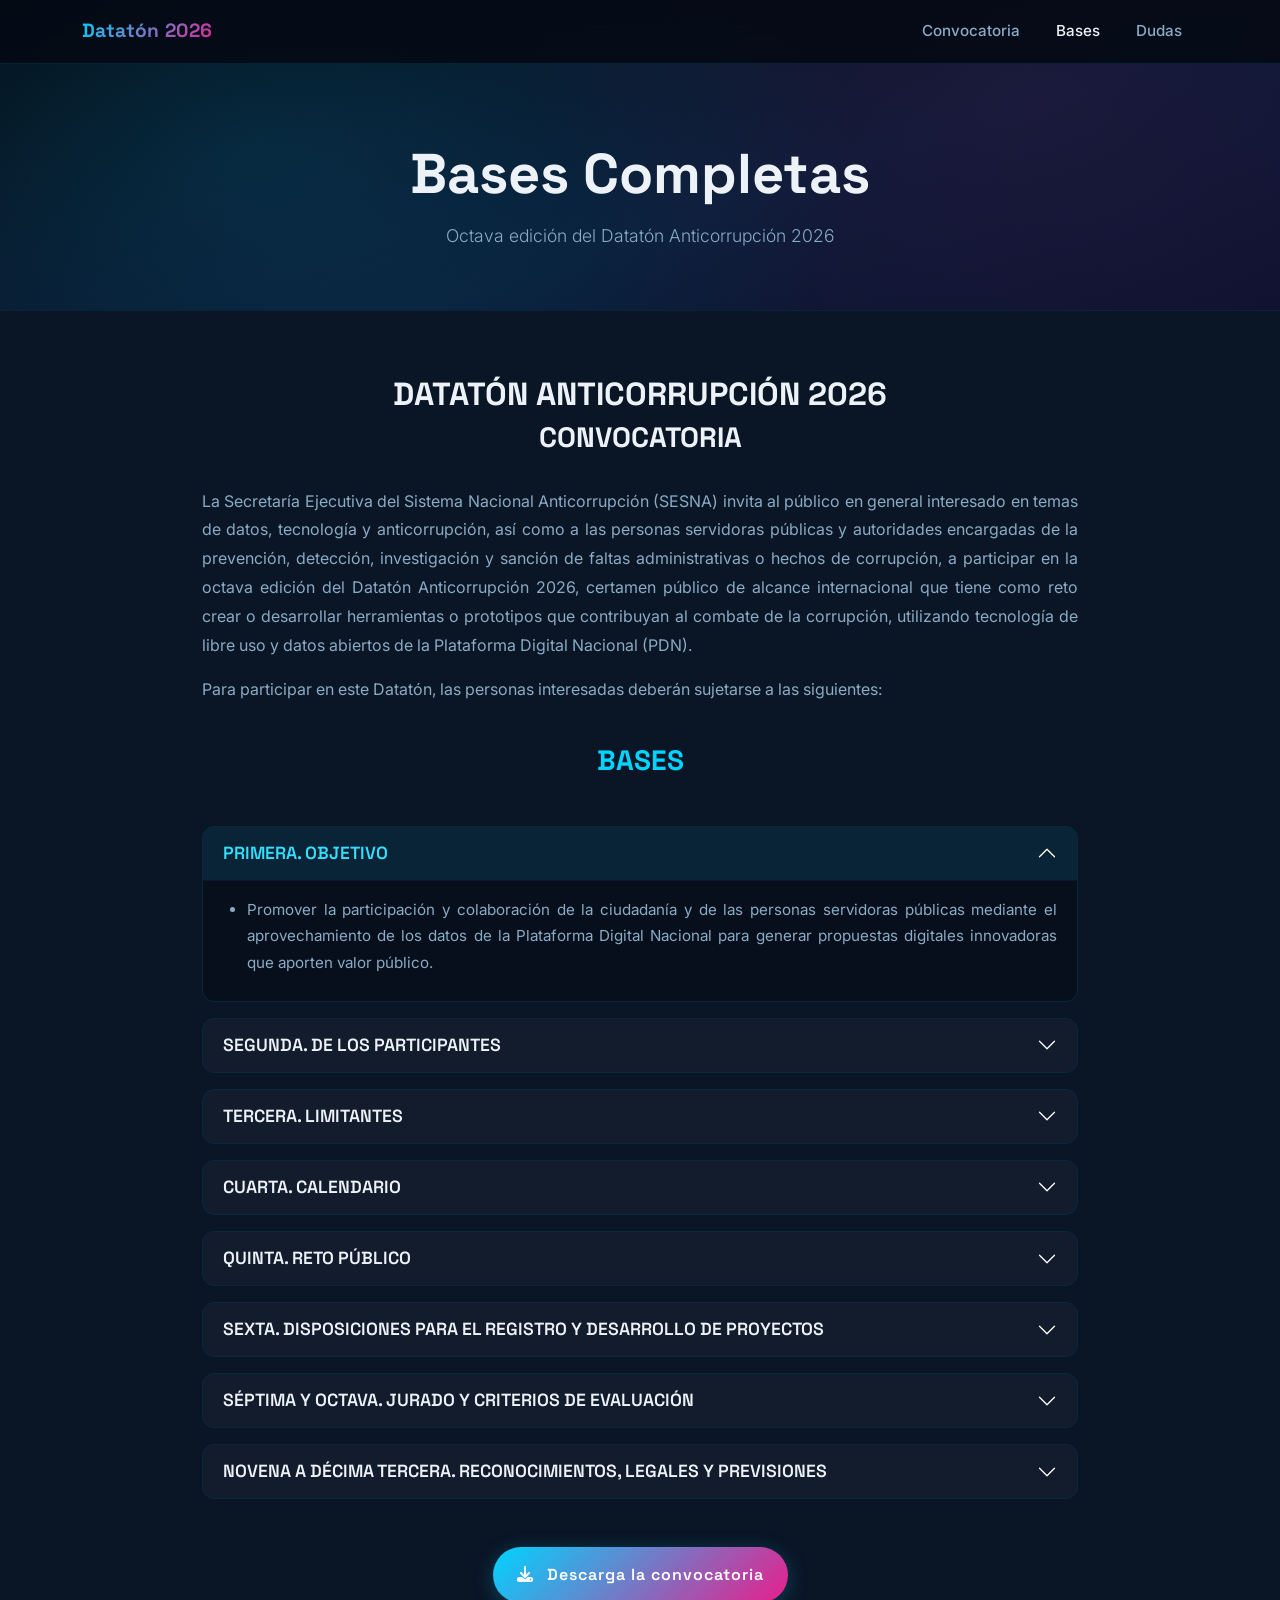
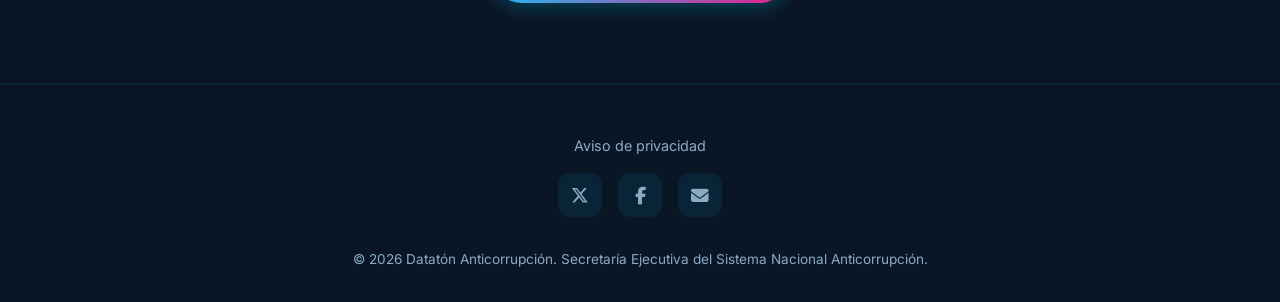
==== bases/index.html @ 8b2ed0d0 "cambio de documento convocatoria" ====
<!DOCTYPE html>
<html lang="es-MX">

<head>
  <meta charset="utf-8">
  <meta http-equiv="X-UA-Compatible" content="IE=edge">
  <meta name="viewport" content="width=device-width, initial-scale=1">

  <!-- SEO -->
  <title>Bases Completas — Datatón Anticorrupción 2026</title>
  <meta name="description"
    content="Consulta las bases completas del Datatón Anticorrupción 2026. Fechas, requisitos, retos y evaluación.">
  <meta name="author" content="Datatón Anticorrupción 2026">

  <!-- Open Graph -->
  <meta property="og:type" content="website">
  <meta property="og:url" content="https://dataton2026.plataformadigitalnacional.org/bases">
  <meta property="og:title" content="Bases Completas — Datatón Anticorrupción 2026">
  <meta property="og:description"
    content="Consulta las bases completas del Datatón Anticorrupción 2026. Fechas, requisitos, retos y evaluación.">
  <meta property="og:image" content="https://dataton2026.plataformadigitalnacional.org/img/card-2026.jpg">
  <meta property="og:locale" content="es_MX">
  <meta property="og:site_name" content="Datatón Anticorrupción 2026">

  <!-- Twitter Card -->
  <meta name="twitter:card" content="summary_large_image">
  <meta name="twitter:title" content="Bases Completas — Datatón Anticorrupción 2026">
  <meta name="twitter:description"
    content="Consulta las bases completas del Datatón Anticorrupción 2026. Fechas, requisitos, retos y evaluación.">
  <meta name="twitter:image" content="https://dataton2026.plataformadigitalnacional.org/img/card-2026.jpg">

  <!-- Favicon -->
  <link rel="shortcut icon" type="image/x-icon" href="https://dataton2025.plataformadigitalnacional.org/favicon.ico">
  <link rel="icon" type="image/x-icon" href="https://dataton2025.plataformadigitalnacional.org/favicon.ico">

  <!-- Google Fonts -->
  <link rel="preconnect" href="https://fonts.googleapis.com">
  <link rel="preconnect" href="https://fonts.gstatic.com" crossorigin>
  <link
    href="https://fonts.googleapis.com/css2?family=Inter:wght@400;500;600;700;800;900&family=Space+Grotesk:wght@500;600;700&display=swap"
    rel="stylesheet">

  <!-- Bootstrap 5 -->
  <link href="https://cdn.jsdelivr.net/npm/bootstrap@5.3.3/dist/css/bootstrap.min.css" rel="stylesheet"
    crossorigin="anonymous">

  <!-- Font Awesome 6 -->
  <link rel="stylesheet" href="https://cdnjs.cloudflare.com/ajax/libs/font-awesome/6.5.1/css/all.min.css"
    crossorigin="anonymous" referrerpolicy="no-referrer">

  <!-- Estilos compartidos -->
  <link href="../css/styles.css" rel="stylesheet">
</head>

<body>

  <!-- ======================== NAVBAR ======================== -->
  <nav class="navbar navbar-expand-lg fixed-top">
    <div class="container">
      <a class="navbar-brand" href="../">Datatón 2026</a>
      <button class="navbar-toggler" type="button" data-bs-toggle="collapse" data-bs-target="#navigation"
        aria-controls="navigation" aria-expanded="false" aria-label="Toggle navigation">
        <span class="navbar-toggler-icon"></span>
      </button>
      <div class="collapse navbar-collapse" id="navigation">
        <ul class="navbar-nav ms-auto align-items-center gap-1">
          <li class="nav-item"><a class="nav-link" href="../#info">Convocatoria</a></li>
          <li class="nav-item"><a class="nav-link active" href="#" style="color: var(--text) !important;">Bases</a></li>
          <li class="nav-item"><a class="nav-link" href="../dudas">Dudas</a></li>
          <!-- <li class="nav-item">
            <a class="nav-link btn-cta-nav" href="https://forms.gle/nimcpZLRFg9wvqJU7" target="_blank">Participa</a>
          </li> -->
        </ul>
      </div>
    </div>
  </nav>

  <!-- ======================== PAGE HEADER ======================== -->
  <header class="page-header">
    <div class="container">
      <h1><span class="gradient-text">Bases</span> Completas</h1>
      <p class="lead">Octava edición del Datatón Anticorrupción 2026</p>
    </div>
  </header>

  <!-- ======================== CONTENIDO ======================== -->
  <section class="bg-surface" style="padding: 4rem 0;">
    <div class="container" style="max-width: 900px;">

      <div class="text-center mb-5 fade-in-section" style="color: var(--text-muted); line-height: 1.8;">
        <h2 style="color: var(--text); margin-bottom: 0.5rem;">DATATÓN ANTICORRUPCIÓN 2026</h2>
        <h3 style="color: var(--text); margin-bottom: 2rem;">CONVOCATORIA</h3>
        <p class="text-justify">La Secretaría Ejecutiva del Sistema Nacional Anticorrupción (SESNA) invita al público en
          general interesado en temas de datos, tecnología y anticorrupción, así como a las personas servidoras públicas
          y autoridades encargadas de la prevención, detección, investigación y sanción de faltas administrativas o
          hechos de corrupción, a participar en la octava edición del Datatón Anticorrupción 2026, certamen público de
          alcance internacional que tiene como reto crear o desarrollar herramientas o prototipos que contribuyan al
          combate de la corrupción, utilizando tecnología de libre uso y datos abiertos de la Plataforma Digital
          Nacional (PDN).</p>
        <p class="text-justify">Para participar en este Datatón, las personas interesadas deberán sujetarse a las
          siguientes:</p>
        <h3 style="color: var(--primary); margin-top: 2.5rem;">BASES</h3>
      </div>

      <div class="accordion" id="basesAccordion">

        <!-- OBJETIVO -->
        <div class="accordion-item custom-accordion fade-in-section">
          <h2 class="accordion-header">
            <button class="accordion-button" type="button" data-bs-toggle="collapse" data-bs-target="#collapseObjetivo"
              aria-expanded="true">
              PRIMERA. OBJETIVO
            </button>
          </h2>
          <div id="collapseObjetivo" class="accordion-collapse collapse show" data-bs-parent="#basesAccordion">
            <div class="accordion-body">
              <ul style="padding-left: 1.5rem; margin: 0;">
                <li>Promover la participación y colaboración de la ciudadanía y de las personas servidoras públicas
                  mediante el aprovechamiento de los datos de la Plataforma Digital Nacional para generar propuestas
                  digitales innovadoras que aporten valor público.</li>
              </ul>
            </div>
          </div>
        </div>

        <!-- PARTICIPANTES -->
        <div class="accordion-item custom-accordion fade-in-section">
          <h2 class="accordion-header">
            <button class="accordion-button collapsed" type="button" data-bs-toggle="collapse"
              data-bs-target="#collapseParticipantes">
              SEGUNDA. DE LOS PARTICIPANTES
            </button>
          </h2>
          <div id="collapseParticipantes" class="accordion-collapse collapse" data-bs-parent="#basesAccordion">
            <div class="accordion-body">
              <p><strong>Categoría 1. Público en general</strong></p>
              <ul style="padding-left: 1.5rem;">
                <li>Personas a título individual que no se encuentren laborando en un ente público.</li>
                <li>Equipos de máximo cinco integrantes. Será necesario nombrar a un representante. Se sugiere que estén
                  conformados por perfiles multidisciplinarios.</li>
              </ul>
              <p><strong>Categoría 2. Personas servidoras públicas</strong></p>
              <ul style="padding-left: 1.5rem;">
                <li>Personas servidoras públicas que preferentemente se enfoquen al combate a la corrupción.</li>
                <li>Equipos de máximo cinco integrantes. Será necesario nombrar a un representante. Todo el equipo
                  tendrá que estar conformado por personas servidoras públicas.</li>
              </ul>
              <p style="margin-bottom: 0;">Para ambas categorías, será indispensable que al menos una persona integrante
                de cada equipo cuente con disponibilidad para trasladarse a la Ciudad de México, en caso de que su
                propuesta resulte ganadora, a fin de presentarse en el lugar y fecha establecidos para la ceremonia de
                premiación en la presente convocatoria.</p>
            </div>
          </div>
        </div>

        <!-- LIMITANTES -->
        <div class="accordion-item custom-accordion fade-in-section">
          <h2 class="accordion-header">
            <button class="accordion-button collapsed" type="button" data-bs-toggle="collapse"
              data-bs-target="#collapseLimitantes">
              TERCERA. LIMITANTES
            </button>
          </h2>
          <div id="collapseLimitantes" class="accordion-collapse collapse" data-bs-parent="#basesAccordion">
            <div class="accordion-body">
              <ul style="padding-left: 1.5rem; margin: 0;">
                <li>No podrán participar las personas servidoras públicas que actualmente laboren en la SESNA.</li>
                <li>No podrán participar equipos que, de forma simultánea, estén concursando con el mismo proyecto en
                  cualquier otra dinámica, hackatón o ejercicio similar.</li>
                <li>Solo podrán participar proyectos originales que no hayan sido premiados o reconocidos en ediciones
                  anteriores del Datatón Anticorrupción ni en cualquier otra dinámica, hackatón o ejercicio similar.
                </li>
              </ul>
            </div>
          </div>
        </div>

        <!-- CALENDARIO -->
        <div class="accordion-item custom-accordion fade-in-section">
          <h2 class="accordion-header">
            <button class="accordion-button collapsed" type="button" data-bs-toggle="collapse"
              data-bs-target="#collapseCalendario">
              CUARTA. CALENDARIO
            </button>
          </h2>
          <div id="collapseCalendario" class="accordion-collapse collapse" data-bs-parent="#basesAccordion">
            <div class="accordion-body">
              <p>Para efectos de la presente convocatoria, se establecen las siguientes fechas y horas relevantes
                (tiempo del centro de México). Asimismo, los avisos, resultados y demás comunicaciones relacionadas se
                publicarán en el sitio oficial del Datatón Anticorrupción 2026.</p>
              <ul style="padding-left: 1.5rem;">
                <li>Fecha límite para inscribirse en el formulario: 23 de octubre de 2026 a las 23:59 horas.</li>
                <li>Publicación de la lista de los participantes y equipos que fueron recibidos y cumplen con las bases
                  de la convocatoria: 19 de octubre de 2026.</li>
                <li>Entrega de productos finales en formulario: 13 de noviembre de 2026 a las 23:59.</li>
                <li>Presentación de productos por parte de los equipos: 17 y 18 de noviembre de 2026.</li>
                <li>Proceso de deliberación: 27 de noviembre de 2026.</li>
                <li>Publicación del dictamen del jurado y equipos ganadores: 30 de noviembre de 2026.</li>
                <li>Premiación: 9 de diciembre de 2026, en el marco del Día Internacional contra la Corrupción.</li>
              </ul>
              <p style="margin-bottom: 0;">En caso de alguna modificación de las fechas, las mismas se harán saber a
                través del sitio web o de las redes sociales.</p>
            </div>
          </div>
        </div>

        <!-- RETO PÚBLICO -->
        <div class="accordion-item custom-accordion fade-in-section">
          <h2 class="accordion-header">
            <button class="accordion-button collapsed" type="button" data-bs-toggle="collapse"
              data-bs-target="#collapseReto">
              QUINTA. RETO PÚBLICO
            </button>
          </h2>
          <div id="collapseReto" class="accordion-collapse collapse" data-bs-parent="#basesAccordion">
            <div class="accordion-body">
              <p><strong>Planteamiento del reto</strong></p>
              <p>El reto principal del Datatón consiste en desarrollar propuestas creativas e innovadoras que
                contribuyan al fortalecimiento del Sistema de denuncias públicas de faltas administrativas y hechos de
                corrupción (S5) de la Plataforma Digital Nacional, tomando como punto de partida la versión de pruebas
                actualmente disponible.</p>
              <p>Las propuestas deberán plantear soluciones digitales de código abierto orientadas a mejorar su
                funcionalidad, accesibilidad, confiabilidad y experiencia de uso para la ciudadanía, así como a
                identificar y atender áreas de oportunidad que contribuyan a su fortalecimiento.</p>
              <p>De manera obligatoria, todas las propuestas deberán atender el eje de confidencialidad y anonimato
                durante todo el proceso de denuncia, mediante mecanismos que fortalezcan la protección de la identidad
                de las personas denunciantes en las etapas de recepción, trámite y seguimiento de las denuncias.</p>
              <p>De manera adicional y no excluyente, las propuestas podrán incorporar uno o varios de los siguientes
                ejes:</p>
              <ul style="padding-left: 1.5rem;">
                <li>Accesibilidad e inclusión. Soluciones que faciliten el uso del sistema de denuncias para personas
                  con discapacidad, personas adultas mayores y usuarias con distintos niveles de experiencia en el uso
                  de Internet, conforme a las recomendaciones del Consorcio Mundial de la Web (W3C) y el Estándar AA de
                  Accesibilidad WCAG 2.0, el cual puede ser consultado en el siguiente enlace:
                  https://www.w3.org/TR/2008/REC-WCAG20-20081211/</li>
                <li>Generación de datos abiertos y propuestas de visualización de información. Estrategias que permitan
                  al sistema de denuncias generar datos abiertos que puedan ser explotados y reutilizados por la
                  ciudadanía y que sean de utilidad para la toma de decisiones en el combate a la corrupción.</li>
                <li>Experiencia de usuario y trámite. Mejoras al sistema en cuanto a la recepción, trámite y seguimiento
                  de denuncias, orientadas a simplificar su uso y dar mayor certeza a las personas denunciantes sobre el
                  estatus de su denuncia.</li>
              </ul>
              <p style="margin-bottom: 0;">De manera adicional y no excluyente, las personas participantes podrán
                desarrollar propuestas de herramientas que permitan aprovechar, analizar y explotar los datos abiertos
                disponibles en la Plataforma Digital Nacional (PDN), con la finalidad de generar información útil para
                la prevención, detección y combate de la corrupción.</p>
            </div>
          </div>
        </div>

        <!-- REGISTRO Y DESARROLLO -->
        <div class="accordion-item custom-accordion fade-in-section">
          <h2 class="accordion-header">
            <button class="accordion-button collapsed" type="button" data-bs-toggle="collapse"
              data-bs-target="#collapseRegistro">
              SEXTA. DISPOSICIONES PARA EL REGISTRO Y DESARROLLO DE PROYECTOS
            </button>
          </h2>
          <div id="collapseRegistro" class="accordion-collapse collapse" data-bs-parent="#basesAccordion">
            <div class="accordion-body">
              <p><strong>Registro</strong></p>
              <p>La convocatoria será publicada el 25 de septiembre de 2026. El registro de las personas participantes
                estará abierto del 5 al 23 de octubre de 2026 a las 23:59 horas (tiempo del centro de México). Posterior
                a la fecha y hora señaladas, no se admitirá ningún registro adicional.</p>
              <p>Para realizar el registro de las personas participantes, se deberá ingresar a la siguiente liga:
                https://forms.gle/nimcpZLRFg9wvqJU7</p>
              <p>Los datos personales que se proporcionen para el registro serán tratados como información confidencial
                y serán utilizados exclusivamente para los fines del presente concurso, conforme a los términos
                dispuestos en el aviso de privacidad.</p>
              <p><strong>Especificaciones</strong></p>
              <p>Las propuestas de proyectos deberán cumplir con las siguientes características:</p>
              <ul style="padding-left: 1.5rem;">
                <li>Aceptar y aplicar la licencia abierta Creative Commons Attribution-NonCommercial (CC BY-NC). Esta
                  licencia permite que la ciudadanía y las instituciones utilicen estas creaciones con fines no
                  comerciales. Asimismo, deberá estar disponible para su uso por parte de la SESNA, así como de otras
                  autoridades que se dediquen al combate a la corrupción.</li>
                <li>Deberá ser públicamente accesible y proveer la entrega de la documentación y código utilizado en el
                  desarrollo del proyecto. Trabajar en un repositorio de código abierto, de preferencia GitHub.</li>
                <li>No presentar aplicaciones u otro tipo de herramienta digital que contenga algún tipo de código
                  malicioso que pueda causar daño a los activos de información institucionales de quien los reproduzca.
                </li>
                <li>No deberán utilizarse datos personales sensibles, reservados ni confidenciales.</li>
                <li>De ser el caso, declarar el uso de herramientas de Inteligencia Artificial, así como su finalidad y
                  alcance.</li>
              </ul>
              <p><strong>Productos finales entregables durante el desarrollo</strong></p>
              <ol style="padding-left: 1.5rem;">
                <li>Presentación ejecutiva. Documento que describe de manera sintética la problemática abordada, la
                  metodología empleada y la herramienta tecnológica desarrollada. Asimismo, la presentación deberá
                  incluir evidencia de su funcionamiento, por ejemplo, mediante una demostración, capturas de pantalla o
                  visualizaciones del tablero, sistema de alertas u otra solución desarrollada.</li>
                <li>Repositorio del código fuente utilizado para el desarrollo de la herramienta. Carpeta técnica que
                  incluye los archivos necesarios para su consulta y, en su caso, reproducción.</li>
                <li>Documentación. Archivos que describen la metodología, y tecnologías empleadas, que permitan que un
                  tercero comprenda cómo se desarrolló la herramienta y cómo se replicaría.</li>
              </ol>
              <p><strong>Causales de descalificación</strong></p>
              <ul style="padding-left: 1.5rem; margin-bottom: 0;">
                <li>No presentar o no concluir el registro de inscripción.</li>
                <li>No presentar en tiempo y forma el producto final.</li>
                <li>No realizar la presentación del producto desarrollado en el Datatón Anticorrupción 2026.</li>
                <li>No cumplir con alguna de las bases señaladas en la Convocatoria.</li>
                <li>Incurrir en conductas inapropiadas o contrarias a los principios de respeto y convivencia en
                  cualquiera de las plataformas de comunicación vinculadas al Datatón Anticorrupción 2026, a juicio de
                  la SESNA.</li>
                <li>Presentar aplicaciones u otro tipo de herramienta digital que contenga algún tipo de código
                  malicioso que pueda causar daño a los activos de información institucionales de quien los reproduzca
                </li>
              </ul>
            </div>
          </div>
        </div>

        <!-- JURADO Y EVALUACIÓN -->
        <div class="accordion-item custom-accordion fade-in-section">
          <h2 class="accordion-header">
            <button class="accordion-button collapsed" type="button" data-bs-toggle="collapse"
              data-bs-target="#collapseEvaluacion">
              SÉPTIMA Y OCTAVA. JURADO Y CRITERIOS DE EVALUACIÓN
            </button>
          </h2>
          <div id="collapseEvaluacion" class="accordion-collapse collapse" data-bs-parent="#basesAccordion">
            <div class="accordion-body">
              <p><strong>SÉPTIMA. JURADO</strong></p>
              <p>El jurado estará conformado por nueve personas expertas de México y/o Paraguay, con diversas
                trayectorias profesionales y perfiles académicos, provenientes de instituciones gubernamentales,
                académicas y de la sociedad civil. Los nombres de las personas integrantes del Jurado se darán a conocer
                mediante el Acta de dictamen.</p>
              <p><strong>OCTAVA. CRITERIOS DE EVALUACIÓN</strong></p>
              <p>Los criterios que considerará el jurado para la evaluación de los proyectos son los siguientes:</p>
              <div class="table-responsive mt-3 mb-0">
                <table class="table table-dark table-bordered table-striped mb-0"
                  style="border-color: rgba(0,212,255,0.1);">
                  <thead>
                    <tr style="color: var(--primary);">
                      <th>Criterio</th>
                      <th>Descripción</th>
                    </tr>
                  </thead>
                  <tbody>
                    <tr>
                      <td>1. Confidencialidad y protección de la identidad de las personas denunciantes</td>
                      <td>Mecanismos que garanticen el anonimato y refuercen la protección de la identidad de las
                        personas denunciantes a lo largo del proceso de recepción, trámite y seguimiento de denuncias.
                      </td>
                    </tr>
                    <tr>
                      <td>2. Aportación de valor público en el combate a la corrupción</td>
                      <td>Pertinencia y relevancia de la propuesta. Que aporte valor público y sea de utilidad para el
                        análisis, detección y priorización de posibles riesgos de corrupción.</td>
                    </tr>
                    <tr>
                      <td>3. Funcionalidad técnica y operativa</td>
                      <td>La propuesta funciona correctamente y fue posible desarrollarla con las herramientas y los
                        datos disponibles.</td>
                    </tr>
                    <tr>
                      <td>4. Explotación y reutilización de datos disponibles en la PDN</td>
                      <td>Explotación y reutilización de datos disponibles en los sistemas de la PDN, además de la
                        capacidad de generar nuevos conjuntos de datos abiertos.</td>
                    </tr>
                    <tr>
                      <td>5. Experiencia de usuario y accesibilidad</td>
                      <td>Calidad visual de la herramienta desde la perspectiva del usuario final y procurar hacer
                        accesible la información a todos los sectores de la sociedad, incluyendo a las personas con
                        discapacidad.</td>
                    </tr>
                    <tr>
                      <td>6. Creatividad e innovación</td>
                      <td>Originalidad en las ideas de la propuesta y enfoque diferenciador a herramientas ya existentes
                        que coadyuven al análisis, detección y visualización de datos en materia anticorrupción.</td>
                    </tr>
                    <tr>
                      <td>7. Calidad de la presentación y exposición</td>
                      <td>Exposición clara del prototipo o herramienta, así como las funcionalidades, resultados y valor
                        público.</td>
                    </tr>
                    <tr>
                      <td>8. Calidad de la documentación</td>
                      <td>La metodología y la tecnología utilizadas se reportan con claridad, permitiendo que un tercero
                        comprenda cómo se desarrolló la herramienta y cómo podría replicarla.</td>
                    </tr>
                  </tbody>
                </table>
              </div>
            </div>
          </div>
        </div>

        <!-- RECONOCIMIENTOS -->
        <div class="accordion-item custom-accordion fade-in-section">
          <h2 class="accordion-header">
            <button class="accordion-button collapsed" type="button" data-bs-toggle="collapse"
              data-bs-target="#collapseReconocimientos">
              NOVENA A DÉCIMA TERCERA. RECONOCIMIENTOS, LEGALES Y PREVISIONES
            </button>
          </h2>
          <div id="collapseReconocimientos" class="accordion-collapse collapse" data-bs-parent="#basesAccordion">
            <div class="accordion-body">
              <p><strong>NOVENA. PROCESO DE DELIBERACIÓN Y RECONOCIMIENTOS</strong></p>
              <p>El 27 de noviembre de 2026, las personas integrantes del jurado llevarán a cabo la deliberación para
                seleccionar a las propuestas que, por su destacada contribución a la prevención, detección y combate de
                la corrupción, resulten seleccionadas, conforme a lo siguiente:</p>
              <p><strong>Categoría 1. Público en general</strong></p>
              <ul style="padding-left: 1.5rem;">
                <li>Primer lugar</li>
                <li>Segundo lugar</li>
                <li>Tercer lugar</li>
              </ul>
              <p><strong>Categoría 2. Personas servidoras públicas</strong></p>
              <ul style="padding-left: 1.5rem;">
                <li>Primer lugar</li>
              </ul>
              <p>Se podrán otorgar menciones honoríficas a los proyectos que el jurado considere convenientes. Asimismo,
                se podrá declarar desierta alguna de las categorías si considera que los proyectos presentados no
                cumplen con los términos establecidos en esta convocatoria.</p>
              <p>En caso de que la persona o equipo ganador decline la aceptación del premio o no confirme su aceptación
                dentro de los dos días hábiles siguientes a la notificación del fallo, el lugar correspondiente se
                declarará desierto, sin que ello genere derecho a reclamación alguna ni obligación hacia otra
                iniciativa.</p>

              <hr style="border-color: rgba(255,255,255,0.1); margin: 2rem 0;">

              <p><strong>DÉCIMA. NOTIFICACIÓN DE RESULTADOS Y DIFUSIÓN</strong></p>
              <p>El resultado de la evaluación del jurado se difundirá a través de los canales y las redes sociales de
                la SESNA el 30 de noviembre de 2026.</p>
              <p>Asimismo, las personas ganadoras serán notificadas de manera individual mediante correo electrónico
                enviado a la dirección registrada en el formulario de inscripción. Para efectos de las presentes bases,
                la notificación se tendrá por realizada en la fecha de envío del correo electrónico correspondiente.</p>
              <p>La premiación se realizará el 9 de diciembre de 2026, en el marco del Día Internacional contra la
                Corrupción. El evento de premiación será en el Instituto Nacional de Ciencias Penales (INACIPE) en la
                Ciudad de México, donde las personas ganadoras tendrán la oportunidad de presentar sus proyectos ante
                las autoridades del SNA, en un espacio dedicado especialmente para ello.</p>

              <hr style="border-color: rgba(255,255,255,0.1); margin: 2rem 0;">

              <p><strong>DÉCIMA PRIMERA. TRATAMIENTO DE DATOS PERSONALES</strong></p>
              <p>Los datos personales proporcionados por las personas participantes serán tratados por la SESNA de
                conformidad con la normativa aplicable en materia de protección de datos personales y serán utilizados
                exclusivamente para la organización y demás actividades relacionadas con el Datatón Anticorrupción 2026.
              </p>
              <p>El tratamiento de los datos personales se realizará conforme al Aviso de privacidad correspondiente, el
                cual está disponible para su consulta a través del siguiente enlace:
                https://dataton2026.plataformadigitalnacional.org/aviso-privacidad.pdf</p>
              <p>La participación en la presente convocatoria implica el conocimiento y aceptación de las condiciones
                previstas en dicho aviso de privacidad.</p>

              <hr style="border-color: rgba(255,255,255,0.1); margin: 2rem 0;">

              <p><strong>DÉCIMA SEGUNDA. PROPIEDAD INTELECTUAL Y USO DE LAS PROPUESTAS</strong></p>
              <p>La propiedad intelectual de los proyectos y herramientas desarrollados durante el Datatón
                Anticorrupción 2026 pertenece a sus creadores. Sin embargo, para ser elegibles a recibir
                reconocimientos, se requiere que las personas participantes estén de acuerdo en aplicar la licencia
                Creative Commons Attribution-NonCommercial (CC BY-NC), la cual permite que la ciudadanía e instituciones
                utilicen estas creaciones con fines no comerciales. Los ganadores convienen en ceder los derechos de uso
                y modificación de las herramientas o prototipos desarrollados en este Datatón Anticorrupción 2026 a la
                SESNA.</p>
              <p>La SESNA no asumirá responsabilidad por reclamaciones o controversias derivadas de la autoría,
                originalidad, contenido o uso de las propuestas presentadas siendo responsabilidad exclusiva de las
                personas participantes garantizar la originalidad de los proyectos y el cumplimiento de la normativa
                aplicable.</p>

              <hr style="border-color: rgba(255,255,255,0.1); margin: 2rem 0;">

              <p><strong>DÉCIMA TERCERA. PREVISIONES GENERALES</strong></p>
              <ul style="padding-left: 1.5rem;">
                <li>El resultado de la evaluación del jurado será inapelable.</li>
                <li>Las evaluaciones que el jurado realice durante el proceso respecto a cada uno de los trabajos tienen
                  el carácter de reservadas.</li>
                <li>La SESNA se reserva la facultad de interpretar las presentes Bases y de resolver los casos no
                  previstos que pudieran surgir durante el desarrollo del Datatón Anticorrupción 2026, así como
                  cualquier ajuste al calendario aprobado, observando en todo momento los principios de legalidad,
                  imparcialidad y transparencia, y podrá, en su caso, solicitar la opinión del Jurado. Dichas
                  determinaciones se harán del conocimiento público a través del micrositio del Datatón Anticorrupción
                  2026 (https://dataton2026.plataformadigitalnacional.org/), y serán definitivas e inapelables.</li>
              </ul>

              <hr style="border-color: rgba(255,255,255,0.1); margin: 2rem 0;">

              <p><strong>CONTACTO Y CANAL DE DUDAS</strong></p>
              <p style="margin-bottom: 0;">dataton@sesna.gob.mx<br>dataton.anticorrupcion.sesna@gmail.com</p>
            </div>
          </div>
        </div>

      </div>

      <div class="text-center mt-5 mb-3 fade-in-section">
        <a href="https://drive.google.com/file/d/1-_331wTkEG78NMiU823_Bs0dGvA3r1p0/view?usp=sharing" target="_blank"
          rel="noopener" class="btn px-4 py-3"
          style="background: var(--gradient-primary); border: none; border-radius: 50px; font-weight: 600; font-family: 'Space Grotesk', sans-serif; letter-spacing: 1px; color: #fff; transition: all 0.3s ease; box-shadow: 0 4px 20px rgba(0, 212, 255, 0.25);">
          <i class="fa-solid fa-download me-2"></i> Descarga la convocatoria
        </a>
      </div>

    </div>
  </section>

  <!-- ======================== FOOTER ======================== -->
  <footer>
    <div class="container">
      <div class="text-center footer-links mb-3">
        <a href="/aviso-privacidad.pdf" target="_blank" rel="noopener">Aviso de
          privacidad</a>
      </div>
      <div class="d-flex justify-content-center gap-3 mb-4">
        <a href="https://twitter.com/SESNAOficial" title="Twitter / X" class="social-link" target="_blank"
          rel="noopener">
          <i class="fa-brands fa-x-twitter"></i>
        </a>
        <a href="https://www.facebook.com/SESNAOficial" title="Facebook" class="social-link" target="_blank"
          rel="noopener">
          <i class="fa-brands fa-facebook-f"></i>
        </a>
        <a href="mailto:dataton@sesna.gob.mx" title="Correo electrónico" class="social-link">
          <i class="fa-solid fa-envelope"></i>
        </a>
      </div>
      <div class="footer-copy">
        &copy; 2026 Datatón Anticorrupción. Secretaría Ejecutiva del Sistema Nacional Anticorrupción.
      </div>
    </div>
  </footer>

  <!-- Bootstrap 5 JS -->
  <script src="https://cdn.jsdelivr.net/npm/bootstrap@5.3.3/dist/js/bootstrap.bundle.min.js"
    crossorigin="anonymous"></script>

  <!-- Scroll Reveal Animation -->
  <script>
    document.addEventListener('DOMContentLoaded', () => {
      const observer = new IntersectionObserver((entries) => {
        entries.forEach(entry => {
          if (entry.isIntersecting) {
            entry.target.classList.add('visible');
          }
        });
      }, { threshold: 0.15, rootMargin: '0px 0px -40px 0px' });

      document.querySelectorAll('.fade-in-section').forEach(el => observer.observe(el));

      // Navbar background on scroll
      const navbar = document.querySelector('.navbar');
      window.addEventListener('scroll', () => {
        navbar.style.background = window.scrollY > 50
          ? 'rgba(5, 10, 20, 0.95)'
          : 'rgba(5, 10, 20, 0.88)';
      });
    });
  </script>

</body>

</html>
---- css/styles.css ----
/* =========================================================
   DATATÓN ANTICORRUPCIÓN 2026 — ESTILOS COMPARTIDOS
   Paleta: Identidad visual del logo oficial (versión neón)
   Cian eléctrico · Magenta vibrante · Azul profundo
   ========================================================= */

:root {
  /* --- Fondos --- */
  --bg-dark: #050A14;
  --bg-surface: #0A1525;

  /* --- Colores principales (del logo dark) --- */
  --primary: #00D4FF;              /* Cian eléctrico — arcos, mapa, nodos */
  --primary-light: #33E0FF;        /* Cian claro para hover */
  --primary-deep: #0099CC;         /* Cian profundo */
  --accent-pink: #E91E8C;          /* Magenta vibrante — "ANTICORRUPCIÓN", "2026" */
  --accent-pink-light: #FF4DA6;    /* Rosa hot — puntos circuito */
  --accent-violet: #7B2FBE;        /* Violeta profundo — el "8", sombras */
  --accent-cyan: #00B8E6;          /* Cian medio — barras del gráfico */
  --accent-navy: #0B1D3A;          /* Azul marino — fondo mapa */
  --accent-ice: #B8E8FF;           /* Azul hielo — reflejos suaves */
  --accent-amber: #E8A830;         /* Ámbar cálido — complementario */

  /* --- Texto --- */
  --text: #ECF2F8;
  --text-muted: #8AABC4;

  /* --- Gradientes --- */
  --gradient-primary: linear-gradient(135deg, var(--primary), var(--accent-pink));
  --gradient-neon: linear-gradient(135deg, var(--primary), var(--accent-violet), var(--accent-pink));
  --gradient-hero: linear-gradient(160deg, #030810 0%, #081428 35%, #0A1A35 60%, #0D1230 100%);
}

* { box-sizing: border-box; }

html { scroll-behavior: smooth; }

body {
  margin: 0;
  font-family: 'Inter', system-ui, -apple-system, sans-serif;
  background: var(--bg-dark);
  color: var(--text);
  overflow-x: hidden;
}

h1, h2, h3, h4, h5 {
  font-family: 'Space Grotesk', 'Inter', sans-serif;
  font-weight: 700;
}

a { color: var(--accent-cyan); transition: color 0.3s ease; }
a:hover { color: var(--primary-light); }

/* ---- NAVBAR ---- */
.navbar {
  background: rgba(5, 10, 20, 0.88);
  backdrop-filter: blur(16px);
  -webkit-backdrop-filter: blur(16px);
  border-bottom: 1px solid rgba(0, 212, 255, 0.12);
  padding: 0.75rem 0;
  transition: background 0.3s ease;
}
.navbar-brand {
  font-family: 'Space Grotesk', sans-serif;
  font-weight: 800;
  font-size: 1.2rem;
  background: var(--gradient-primary);
  -webkit-background-clip: text;
  -webkit-text-fill-color: transparent;
  background-clip: text;
  text-decoration: none;
  letter-spacing: 0.02em;
}
.navbar .nav-link {
  color: var(--text-muted) !important;
  font-weight: 500;
  font-size: 0.95rem;
  padding: 0.5rem 1rem !important;
  transition: color 0.3s ease;
}
.navbar .nav-link:hover { color: var(--text) !important; }
.navbar .btn-cta-nav {
  background: var(--gradient-primary);
  color: #fff !important;
  border: none;
  border-radius: 8px;
  padding: 0.5rem 1.25rem !important;
  font-weight: 600;
  transition: transform 0.2s ease, box-shadow 0.3s ease;
}
.navbar .btn-cta-nav:hover {
  transform: translateY(-1px);
  box-shadow: 0 4px 20px rgba(0, 212, 255, 0.35);
}

/* ---- HERO / MAIN CANVAS ---- */
.hero {
  min-height: 100vh;
  display: flex;
  align-items: center;
  justify-content: center;
  position: relative;
  overflow: hidden;
  padding: 120px 1.5rem 80px;
  background:
    radial-gradient(ellipse 80% 60% at 50% 45%, rgba(0, 212, 255, 0.06), transparent),
    radial-gradient(ellipse 60% 50% at 70% 60%, rgba(233, 30, 140, 0.04), transparent),
    radial-gradient(ellipse 50% 40% at 30% 35%, rgba(123, 47, 190, 0.03), transparent),
    linear-gradient(160deg, #030810 0%, #081428 35%, #0A1A35 60%, #0D1230 100%);
}

/* Grid pattern */
.hero::before {
  content: '';
  position: absolute;
  inset: 0;
  background-image:
    linear-gradient(rgba(0, 212, 255, 0.03) 1px, transparent 1px),
    linear-gradient(90deg, rgba(0, 212, 255, 0.03) 1px, transparent 1px);
  background-size: 80px 80px;
  mask-image: radial-gradient(ellipse 70% 70% at 50% 50%, black 30%, transparent 70%);
  -webkit-mask-image: radial-gradient(ellipse 70% 70% at 50% 50%, black 30%, transparent 70%);
  pointer-events: none;
}

/* Network canvas */
.network-canvas {
  position: absolute;
  inset: 0;
  width: 100%;
  height: 100%;
  pointer-events: none;
  z-index: 1;
}

/* Content */
.hero .content {
  position: relative;
  z-index: 10;
  text-align: center;
  padding: 2rem;
  max-width: 900px;
}

/* Tag line */
.tagline {
  display: inline-flex;
  align-items: center;
  gap: 0.6rem;
  font-size: 0.8rem;
  font-weight: 600;
  letter-spacing: 0.2em;
  text-transform: uppercase;
  color: var(--primary);
  margin-bottom: 2rem;
  opacity: 0;
  animation: fadeInDown 0.8s ease 0.2s forwards;
}
.tagline .line {
  width: 30px;
  height: 1px;
  background: linear-gradient(90deg, transparent, var(--primary));
}
.tagline .line:last-child {
  background: linear-gradient(90deg, var(--primary), transparent);
}

/* Title */
.title {
  font-family: 'Space Grotesk', 'Inter', sans-serif;
  font-size: clamp(2.8rem, 7vw, 5.5rem);
  font-weight: 900;
  line-height: 1.05;
  margin-bottom: 0.5rem;
  opacity: 0;
  animation: fadeInUp 0.9s ease 0.4s forwards;
}
.title .word-dataton {
  background: linear-gradient(135deg, var(--primary) 0%, var(--accent-ice) 40%, var(--primary) 100%);
  -webkit-background-clip: text;
  -webkit-text-fill-color: transparent;
  background-clip: text;
}
.title .word-anti {
  background: linear-gradient(135deg, var(--accent-pink) 0%, var(--accent-pink-light) 50%, var(--accent-violet) 100%);
  -webkit-background-clip: text;
  -webkit-text-fill-color: transparent;
  background-clip: text;
}

/* Year */
.year {
  font-family: 'Space Grotesk', 'Inter', sans-serif;
  font-size: clamp(3.5rem, 9vw, 7rem);
  font-weight: 900;
  line-height: 1;
  background: linear-gradient(135deg, var(--primary) 0%, var(--accent-violet) 50%, var(--accent-pink) 100%);
  -webkit-background-clip: text;
  -webkit-text-fill-color: transparent;
  background-clip: text;
  margin-bottom: 2rem;
  opacity: 0;
  animation: fadeInUp 0.9s ease 0.55s forwards;
}

/* Divider neon line */
.neon-line {
  width: 100px;
  height: 2px;
  margin: 0 auto 2rem;
  background: linear-gradient(90deg, transparent, var(--primary), var(--accent-pink), transparent);
  border-radius: 2px;
  opacity: 0;
  animation: fadeIn 1s ease 0.7s forwards;
}

/* Badge "Próximamente" */
.badge-soon {
  display: inline-flex;
  align-items: center;
  gap: 0.5rem;
  padding: 0.65rem 1.6rem;
  font-family: 'Space Grotesk', sans-serif;
  font-size: 0.95rem;
  font-weight: 700;
  letter-spacing: 0.12em;
  text-transform: uppercase;
  color: var(--text);
  background: rgba(0, 212, 255, 0.08);
  border: 1px solid rgba(0, 212, 255, 0.2);
  border-radius: 60px;
  backdrop-filter: blur(12px);
  -webkit-backdrop-filter: blur(12px);
  opacity: 0;
  animation: fadeInUp 0.8s ease 0.6s forwards;
  position: relative;
  overflow: hidden;
}
.badge-soon::before {
  content: '';
  position: absolute;
  inset: 0;
  border-radius: inherit;
  background: linear-gradient(135deg, rgba(0, 212, 255, 0.05), rgba(233, 30, 140, 0.05));
  pointer-events: none;
}
.badge-soon .pulse-dot {
  width: 8px;
  height: 8px;
  border-radius: 50%;
  background: var(--primary);
  box-shadow: 0 0 8px var(--primary);
  animation: dotPulse 2s ease-in-out infinite;
}

/* ---- DECORATIVE BLOBS ---- */
.hero-blobs {
  position: absolute;
  inset: 0;
  pointer-events: none;
  z-index: 5;
}
.blob {
  position: absolute;
  border-radius: 50%;
  filter: blur(60px);
  opacity: 0;
  animation: fadeIn 1.2s ease 0.2s forwards;
}
.blob-cyan {
  width: 280px;
  height: 280px;
  background: rgba(0, 212, 255, 0.18);
  top: 25%;
  left: calc(50% - 240px);
  animation: fadeIn 1.2s ease 0.2s forwards, blobFloat 8s ease-in-out infinite 1.4s;
}
.blob-magenta {
  width: 220px;
  height: 220px;
  background: rgba(233, 30, 140, 0.14);
  bottom: 22%;
  right: calc(50% - 220px);
  animation: fadeIn 1.2s ease 0.4s forwards, blobFloat 9s ease-in-out 1s infinite;
}
@keyframes blobFloat {
  0%, 100% { transform: translate(0, 0); }
  33%      { transform: translate(12px, -10px); }
  66%      { transform: translate(-8px, 8px); }
}

/* ---- HERO GLASS CARD ---- */
.hero-glass-card {
  display: inline-block;
  position: relative;
  padding: 2.5rem 3rem;
  border-radius: 24px;
  background: rgba(255, 255, 255, 0.78);
  backdrop-filter: blur(24px);
  -webkit-backdrop-filter: blur(24px);
  border: 1px solid rgba(255, 255, 255, 0.6);
  box-shadow:
    0 0 40px rgba(0, 212, 255, 0.12),
    0 0 80px rgba(233, 30, 140, 0.06),
    0 8px 32px rgba(0, 0, 0, 0.15),
    inset 0 1px 0 rgba(255, 255, 255, 0.5);
  margin-bottom: 2rem;
  z-index: 10;
  opacity: 0;
  animation: fadeInUp 0.9s ease 0.3s forwards, cardFloat 6s ease-in-out 1.2s infinite;
  transition: box-shadow 0.4s ease;
}
.hero-glass-card:hover {
  box-shadow:
    0 0 50px rgba(0, 212, 255, 0.22),
    0 0 100px rgba(233, 30, 140, 0.1),
    0 12px 40px rgba(0, 0, 0, 0.2),
    inset 0 1px 0 rgba(255, 255, 255, 0.5);
}
@keyframes cardFloat {
  0%, 100% { transform: translateY(0); }
  50%      { transform: translateY(-8px); }
}
/* Animated glow border */
.hero-glass-card::before {
  content: '';
  position: absolute;
  inset: -2px;
  border-radius: 26px;
  background: linear-gradient(135deg, rgba(0, 212, 255, 0.25), rgba(255, 255, 255, 0.5), rgba(184, 232, 255, 0.3), rgba(255, 255, 255, 0.5), rgba(233, 30, 140, 0.2));
  background-size: 300% 300%;
  animation: glowBorder 6s ease-in-out infinite;
  z-index: -1;
  opacity: 0.7;
}
@keyframes glowBorder {
  0%, 100% { background-position: 0% 50%; }
  50%      { background-position: 100% 50%; }
}
.hero-logo-img {
  display: block;
  width: clamp(240px, 35vw, 420px);
  height: auto;
}

/* ---- GRADIENT BADGE ---- */
.badge-gradient {
  display: inline-flex;
  align-items: center;
  gap: 0.6rem;
  padding: 0.7rem 1.8rem;
  font-family: 'Space Grotesk', sans-serif;
  font-size: 1rem;
  font-weight: 700;
  letter-spacing: 0.08em;
  text-transform: uppercase;
  color: #fff;
  background: linear-gradient(135deg, var(--primary) 0%, var(--accent-violet) 50%, var(--accent-pink) 100%);
  background-size: 200% 200%;
  animation: fadeInUp 0.8s ease 0.6s forwards, badgeShimmer 4s ease-in-out infinite 1.4s;
  border-radius: 60px;
  border: none;
  box-shadow: 0 4px 20px rgba(0, 212, 255, 0.3), 0 2px 8px rgba(233, 30, 140, 0.2);
  opacity: 0;
  z-index: 10;
  position: relative;
  transition: transform 0.3s ease, box-shadow 0.3s ease;
}
.badge-gradient:hover {
  transform: translateY(-2px) scale(1.03);
  box-shadow: 0 6px 28px rgba(0, 212, 255, 0.4), 0 4px 12px rgba(233, 30, 140, 0.25);
}
.badge-gradient i {
  font-size: 0.9rem;
}
@keyframes badgeShimmer {
  0%, 100% { background-position: 0% 50%; }
  50%      { background-position: 100% 50%; }
}

/* Hero register note */
.hero-register-note {
  margin-top: 0.75rem;
  font-size: 0.9rem;
  color: var(--text-muted);
  letter-spacing: 0.03em;
  opacity: 0;
  animation: fadeInUp 0.8s ease 0.85s forwards;
  z-index: 10;
  position: relative;
}


@keyframes fadeInUp {
  from { opacity: 0; transform: translateY(25px); }
  to   { opacity: 1; transform: translateY(0); }
}
@keyframes fadeInDown {
  from { opacity: 0; transform: translateY(-15px); }
  to   { opacity: 1; transform: translateY(0); }
}
@keyframes fadeIn {
  from { opacity: 0; }
  to   { opacity: 1; }
}

/* ---- SECTIONS COMMON ---- */
section {
  padding: 5rem 0;
}
.section-heading {
  font-size: 2.25rem;
  font-weight: 800;
  text-align: center;
  margin-bottom: 0.75rem;
}
.section-heading .gradient-text {
  background: var(--gradient-primary);
  -webkit-background-clip: text;
  -webkit-text-fill-color: transparent;
  background-clip: text;
}
.section-subtitle {
  text-align: center;
  color: var(--text-muted);
  font-size: 1.05rem;
  max-width: 650px;
  margin: 0 auto 3rem;
}

/* ---- CONTENT CARDS ---- */
.cards-row {
  display: flex;
  flex-wrap: wrap;
}
.cards-row > [class*="col-"] {
  display: flex;
  margin-bottom: 1.5rem;
}
.info-card {
  background: rgba(255, 255, 255, 0.03);
  border: 1px solid rgba(0, 212, 255, 0.1);
  border-radius: 16px;
  padding: 2rem;
  width: 100%;
  display: flex;
  flex-direction: column;
  transition: border-color 0.3s ease, transform 0.3s ease;
}
.info-card:hover {
  border-color: rgba(0, 212, 255, 0.3);
  transform: translateY(-2px);
}
.info-card h4 {
  font-size: 1.25rem;
  margin-bottom: 1rem;
  color: var(--accent-cyan);
}
.info-card h4 i { margin-right: 0.5rem; }
.info-card p, .info-card li {
  color: var(--text-muted);
  font-size: 0.95rem;
  line-height: 1.75;
}
.info-card strong { color: var(--text); }

/* ---- SECTION BACKGROUNDS ---- */
.bg-surface {
  background: var(--bg-surface);
  border-top: 1px solid rgba(0, 212, 255, 0.08);
  border-bottom: 1px solid rgba(0, 212, 255, 0.08);
}
#info {
  background: var(--bg-surface);
  border-top: 1px solid rgba(0, 212, 255, 0.08);
  border-bottom: 1px solid rgba(0, 212, 255, 0.08);
}

/* ---- ORGANIZADORES / SPONSOR CARDS ---- */
#organizadores {
  background: var(--bg-dark);
}
.sponsor-card {
  background: #E6F0F8;
  border: 1px solid rgba(0, 212, 255, 0.12);
  border-radius: 16px;
  padding: 1.5rem;
  text-align: center;
  display: flex;
  align-items: center;
  justify-content: center;
  height: 120px;
  transition: border-color 0.3s ease, transform 0.3s ease;
}
.sponsor-card:hover {
  border-color: rgba(0, 212, 255, 0.3);
  transform: translateY(-3px);
}
.sponsor-card img {
  max-height: 72px;
  max-width: 100%;
  width: auto;
  height: auto;
  object-fit: contain;
  opacity: 0.9;
  transition: opacity 0.3s ease;
}
.sponsor-card:hover img { opacity: 1; }

/* ---- FOOTER ---- */
footer {
  background: var(--bg-surface);
  border-top: 1px solid rgba(0, 212, 255, 0.08);
  padding: 3rem 0 2rem;
}
.social-link {
  display: inline-flex;
  align-items: center;
  justify-content: center;
  width: 44px;
  height: 44px;
  border-radius: 12px;
  background: rgba(0, 212, 255, 0.08);
  color: var(--text-muted);
  font-size: 1.1rem;
  transition: background 0.3s ease, color 0.3s ease, transform 0.2s ease;
  text-decoration: none;
}
.social-link:hover {
  background: var(--primary);
  color: #fff;
  transform: translateY(-2px);
}
.footer-links a {
  color: var(--text-muted);
  text-decoration: none;
  font-size: 0.9rem;
  transition: color 0.3s ease;
}
.footer-links a:hover { color: var(--text); }
.footer-copy {
  color: var(--text-muted);
  font-size: 0.85rem;
  margin-top: 2rem;
  text-align: center;
}

/* ---- UTILITIES ---- */
.glow-line {
  width: 60px;
  height: 3px;
  background: var(--gradient-primary);
  border-radius: 4px;
  margin: 0 auto 2rem;
}

.text-justify {
  text-align: justify !important;
}

.btn-outline-neon {
  border-radius: 50px;
  font-weight: 600;
  font-family: 'Space Grotesk', sans-serif;
  letter-spacing: 1px;
  color: var(--primary);
  border: 1px solid rgba(0, 212, 255, 0.4);
  text-transform: uppercase;
  transition: all 0.3s ease;
  background: transparent;
}
.btn-outline-neon:hover {
  background: var(--primary);
  color: var(--bg-dark);
  border-color: var(--primary);
  box-shadow: 0 4px 20px rgba(0, 212, 255, 0.35);
}

/* ---- PAGE HEADER (inner pages) ---- */
.page-header {
  padding: 140px 0 60px;
  background: var(--gradient-hero);
  position: relative;
  text-align: center;
}
.page-header::before {
  content: '';
  position: absolute;
  inset: 0;
  background:
    radial-gradient(ellipse 600px 400px at 20% 50%, rgba(0, 212, 255, 0.12), transparent),
    radial-gradient(ellipse 500px 350px at 80% 30%, rgba(233, 30, 140, 0.08), transparent);
}
.page-header .container { position: relative; z-index: 2; }
.page-header h1 {
  font-size: clamp(2rem, 5vw, 3.5rem);
  font-weight: 900;
  margin-bottom: 1rem;
}
.page-header .lead {
  font-size: 1.1rem;
  color: var(--text-muted);
  max-width: 600px;
  margin: 0 auto;
}

/* ---- SCROLL ANIMATIONS ---- */
.fade-in-section {
  opacity: 0;
  transform: translateY(30px);
  transition: opacity 0.7s ease, transform 0.7s ease;
}
.fade-in-section.visible {
  opacity: 1;
  transform: translateY(0);
}

/* ---- RESPONSIVE ---- */
@media (max-width: 768px) {
  .hero { padding: 100px 1rem 60px; }
  .hero .content { padding: 1.5rem; }
  .hero-meta { flex-direction: column; align-items: center; gap: 0.75rem; }
  section { padding: 3.5rem 0; }
  .page-header { padding: 120px 0 40px; }
}

@media (max-width: 480px) {
  .tagline { font-size: 0.7rem; letter-spacing: 0.15em; }
}

/* ---- CUSTOM ACCORDION ---- */
.custom-accordion {
  background-color: transparent !important;
  border: 1px solid rgba(0, 212, 255, 0.1) !important;
  border-radius: 12px !important;
  margin-bottom: 1rem;
  overflow: hidden;
}
.custom-accordion .accordion-button {
  background-color: rgba(255, 255, 255, 0.03);
  color: var(--text);
  font-family: 'Space Grotesk', sans-serif;
  font-weight: 600;
  font-size: 1.1rem;
  box-shadow: none !important;
  transition: all 0.3s ease;
}
.custom-accordion .accordion-button:not(.collapsed) {
  background-color: rgba(0, 212, 255, 0.08);
  color: var(--primary-light);
}
.custom-accordion .accordion-button::after {
  filter: invert(1) brightness(1.5);
}
.custom-accordion .accordion-body {
  background-color: rgba(5, 10, 20, 0.5);
  color: var(--text-muted);
  border-top: 1px solid rgba(0, 212, 255, 0.05);
  font-family: 'Inter', system-ui, -apple-system, sans-serif;
  font-size: 0.95rem;
  line-height: 1.75;
  text-align: justify;
}
.custom-accordion .accordion-body strong {
  color: var(--text);
}
.custom-accordion ul, .custom-accordion ol {
  margin-bottom: 0;
  padding-left: 1.2rem;
}
.custom-accordion li {
  margin-bottom: 0.5rem;
}
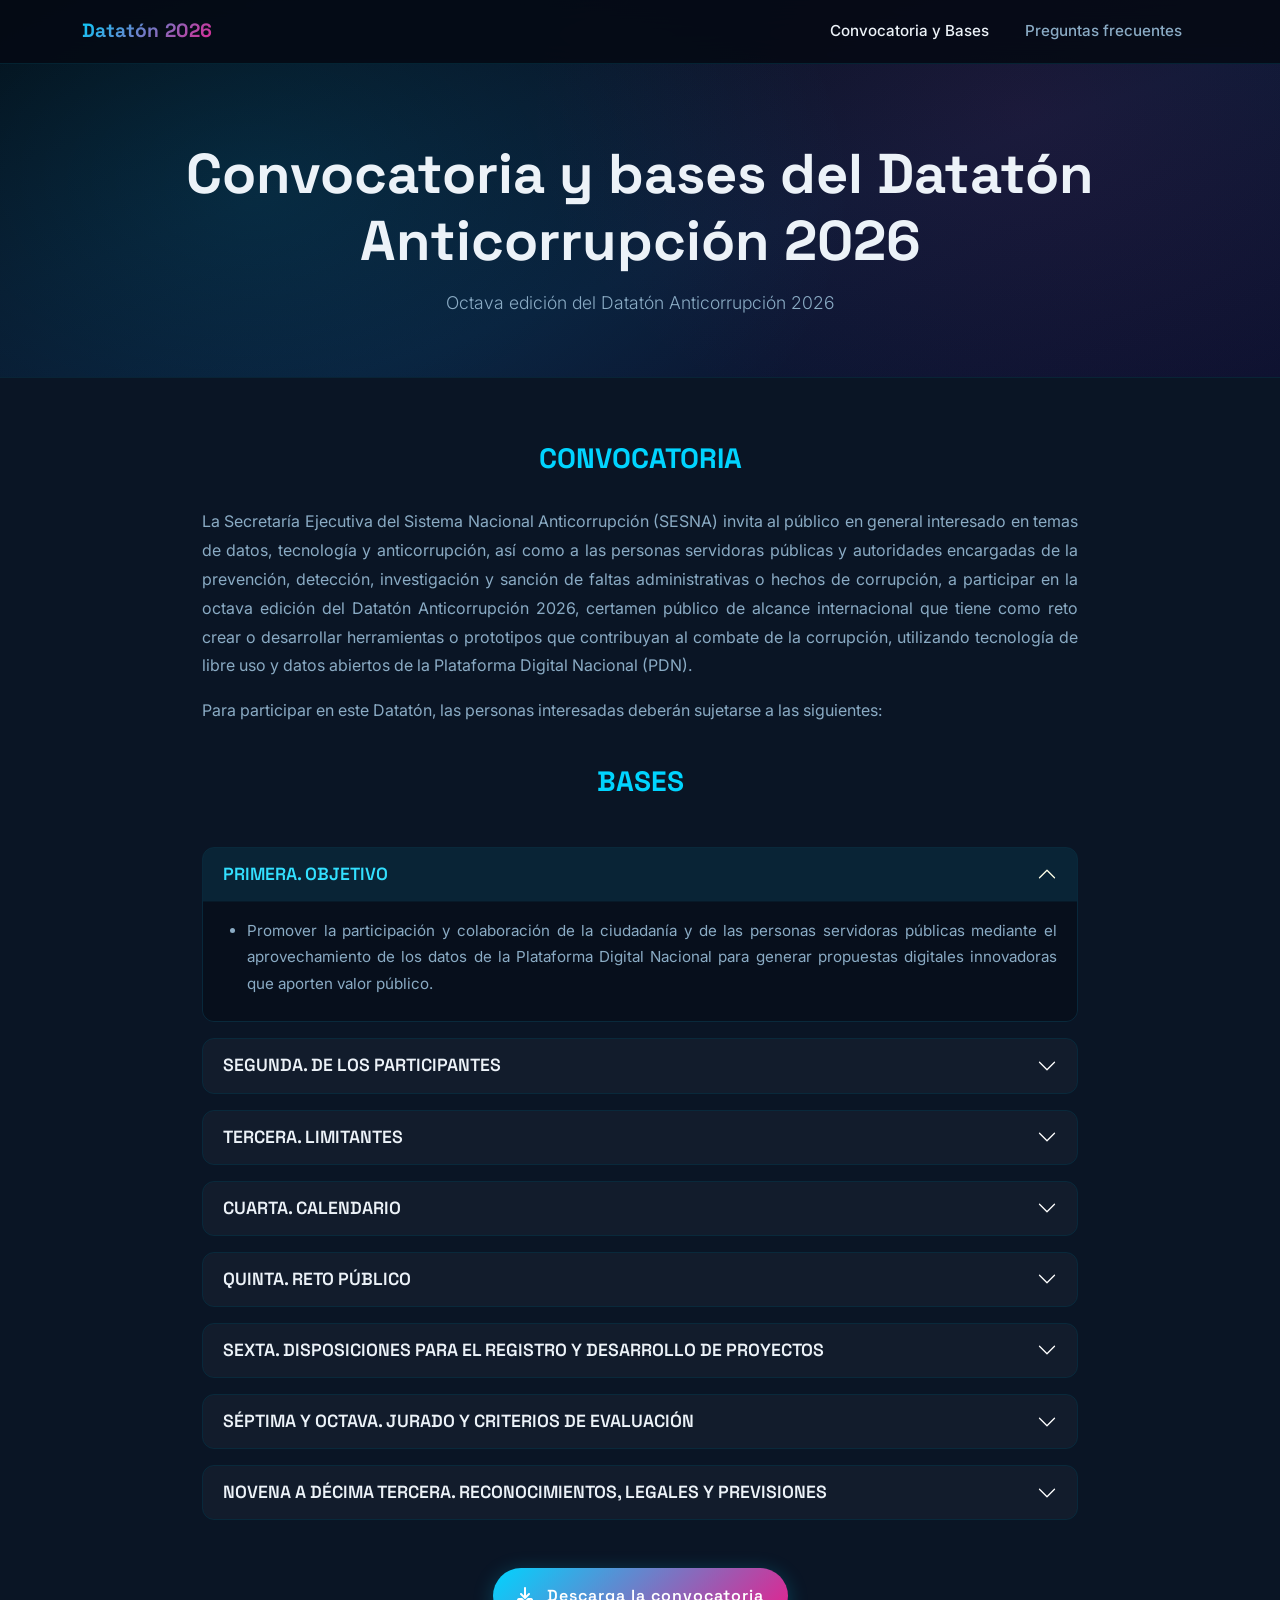
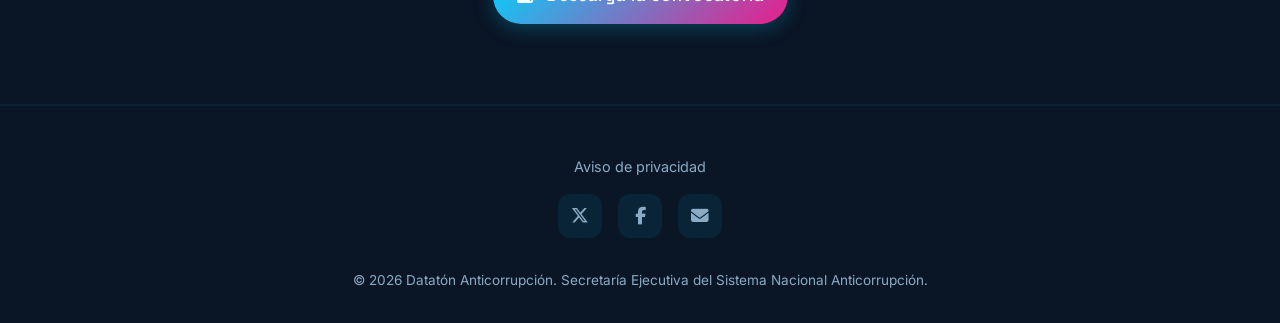
==== commit a5a66ea2: "mejorando textos en menús" ====
--- a/bases/index.html
+++ b/bases/index.html
@@ -64,9 +64,8 @@
       </button>
       <div class="collapse navbar-collapse" id="navigation">
         <ul class="navbar-nav ms-auto align-items-center gap-1">
-          <li class="nav-item"><a class="nav-link" href="../#info">Convocatoria</a></li>
-          <li class="nav-item"><a class="nav-link active" href="#" style="color: var(--text) !important;">Bases</a></li>
-          <li class="nav-item"><a class="nav-link" href="../dudas">Dudas</a></li>
+          <li class="nav-item"><a class="nav-link active" href="#" style="color: var(--text) !important;">Convocatoria y Bases</a></li>
+          <li class="nav-item"><a class="nav-link" href="../dudas">Preguntas frecuentes</a></li>
           <!-- <li class="nav-item">
             <a class="nav-link btn-cta-nav" href="https://forms.gle/nimcpZLRFg9wvqJU7" target="_blank">Participa</a>
           </li> -->
@@ -78,7 +77,7 @@
   <!-- ======================== PAGE HEADER ======================== -->
   <header class="page-header">
     <div class="container">
-      <h1><span class="gradient-text">Bases</span> Completas</h1>
+      <h1><span class="gradient-text">Convocatoria y bases</span> del Datatón Anticorrupción 2026</h1>
       <p class="lead">Octava edición del Datatón Anticorrupción 2026</p>
     </div>
   </header>
@@ -88,8 +87,7 @@
     <div class="container" style="max-width: 900px;">
 
       <div class="text-center mb-5 fade-in-section" style="color: var(--text-muted); line-height: 1.8;">
-        <h2 style="color: var(--text); margin-bottom: 0.5rem;">DATATÓN ANTICORRUPCIÓN 2026</h2>
-        <h3 style="color: var(--text); margin-bottom: 2rem;">CONVOCATORIA</h3>
+        <h3 style="color: var(--primary); margin-bottom: 2rem;">CONVOCATORIA</h3>
         <p class="text-justify">La Secretaría Ejecutiva del Sistema Nacional Anticorrupción (SESNA) invita al público en
           general interesado en temas de datos, tecnología y anticorrupción, así como a las personas servidoras públicas
           y autoridades encargadas de la prevención, detección, investigación y sanción de faltas administrativas o
@@ -551,4 +549,4 @@
 
 </body>
 
-</html>+</html>
--- a/css/styles.css
+++ b/css/styles.css
@@ -497,10 +497,9 @@
   transform: translateY(-3px);
 }
 .sponsor-card img {
-  max-height: 72px;
+  height: 60px;
   max-width: 100%;
   width: auto;
-  height: auto;
   object-fit: contain;
   opacity: 0.9;
   transition: opacity 0.3s ease;
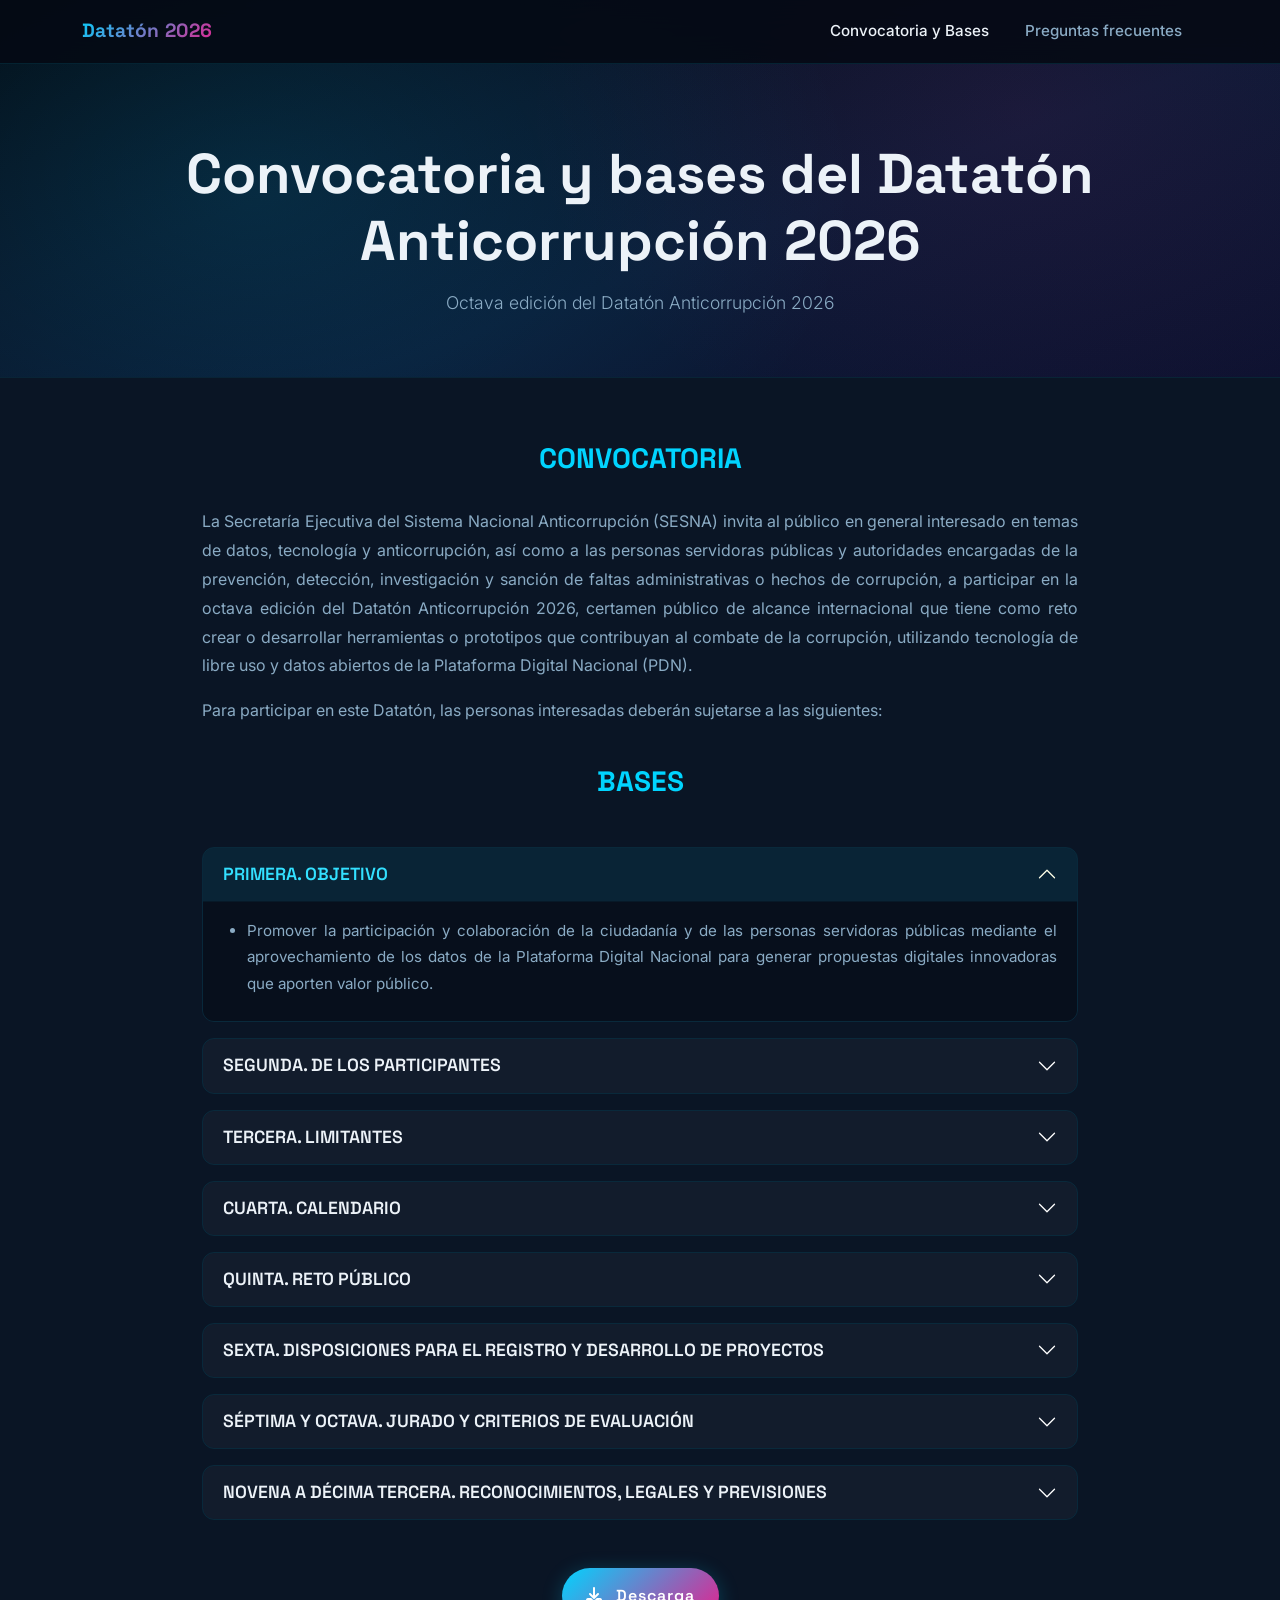
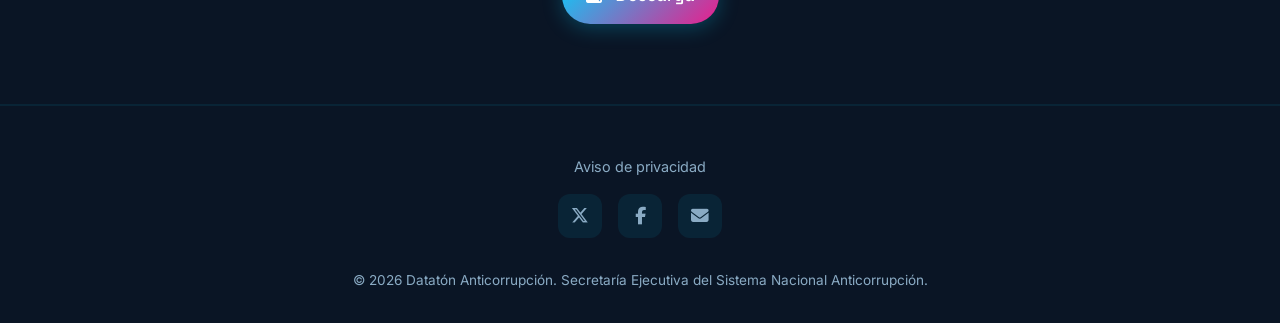
==== commit c349bb7c: "mejorando textos" ====
--- a/bases/index.html
+++ b/bases/index.html
@@ -487,7 +487,7 @@
         <a href="https://drive.google.com/file/d/1-_331wTkEG78NMiU823_Bs0dGvA3r1p0/view?usp=sharing" target="_blank"
           rel="noopener" class="btn px-4 py-3"
           style="background: var(--gradient-primary); border: none; border-radius: 50px; font-weight: 600; font-family: 'Space Grotesk', sans-serif; letter-spacing: 1px; color: #fff; transition: all 0.3s ease; box-shadow: 0 4px 20px rgba(0, 212, 255, 0.25);">
-          <i class="fa-solid fa-download me-2"></i> Descarga la convocatoria
+          <i class="fa-solid fa-download me-2"></i> Descarga
         </a>
       </div>
 
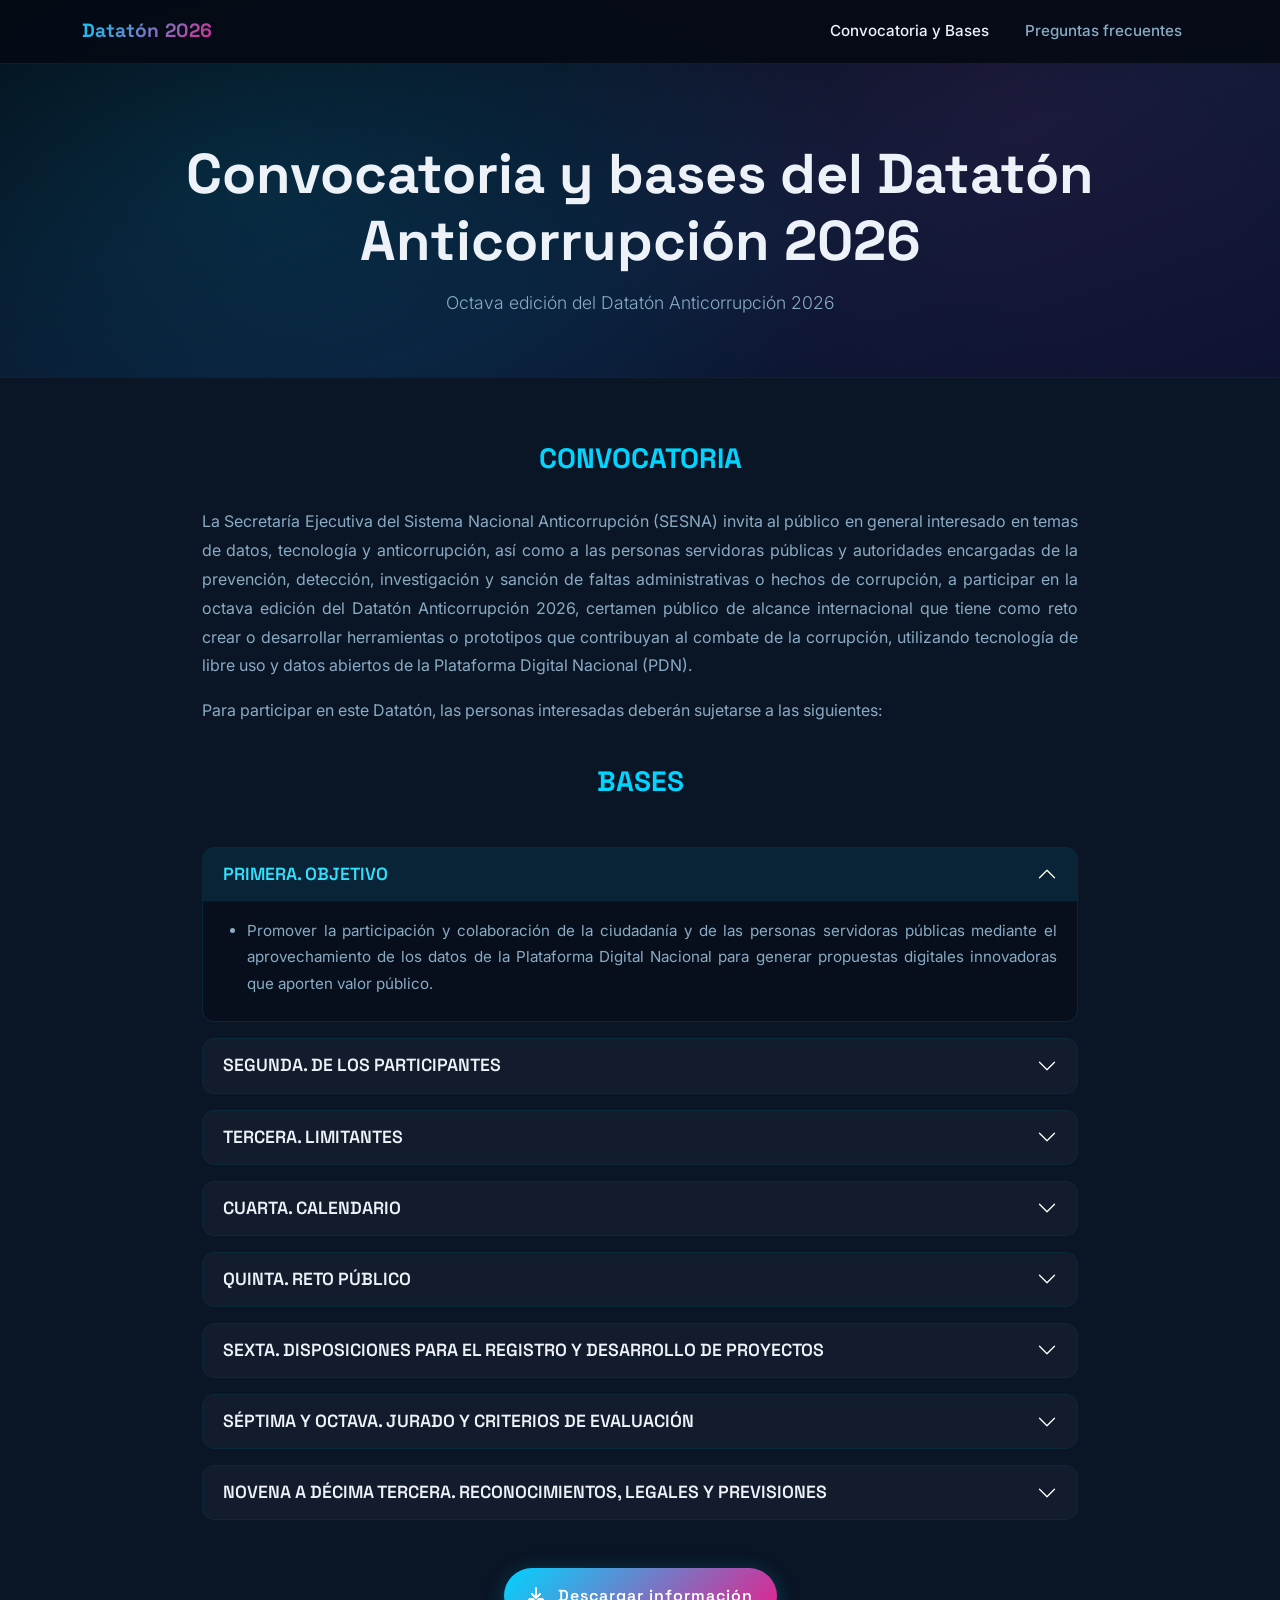
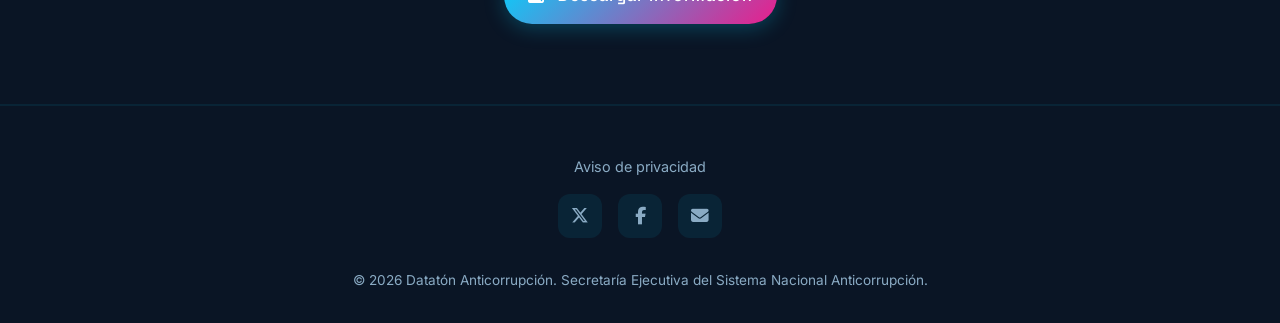
==== commit e0ec5e4c: "agregando preguntas frecuentes" ====
--- a/bases/index.html
+++ b/bases/index.html
@@ -487,7 +487,7 @@
         <a href="https://drive.google.com/file/d/1-_331wTkEG78NMiU823_Bs0dGvA3r1p0/view?usp=sharing" target="_blank"
           rel="noopener" class="btn px-4 py-3"
           style="background: var(--gradient-primary); border: none; border-radius: 50px; font-weight: 600; font-family: 'Space Grotesk', sans-serif; letter-spacing: 1px; color: #fff; transition: all 0.3s ease; box-shadow: 0 4px 20px rgba(0, 212, 255, 0.25);">
-          <i class="fa-solid fa-download me-2"></i> Descarga
+          <i class="fa-solid fa-download me-2"></i> Descargar información
         </a>
       </div>
 
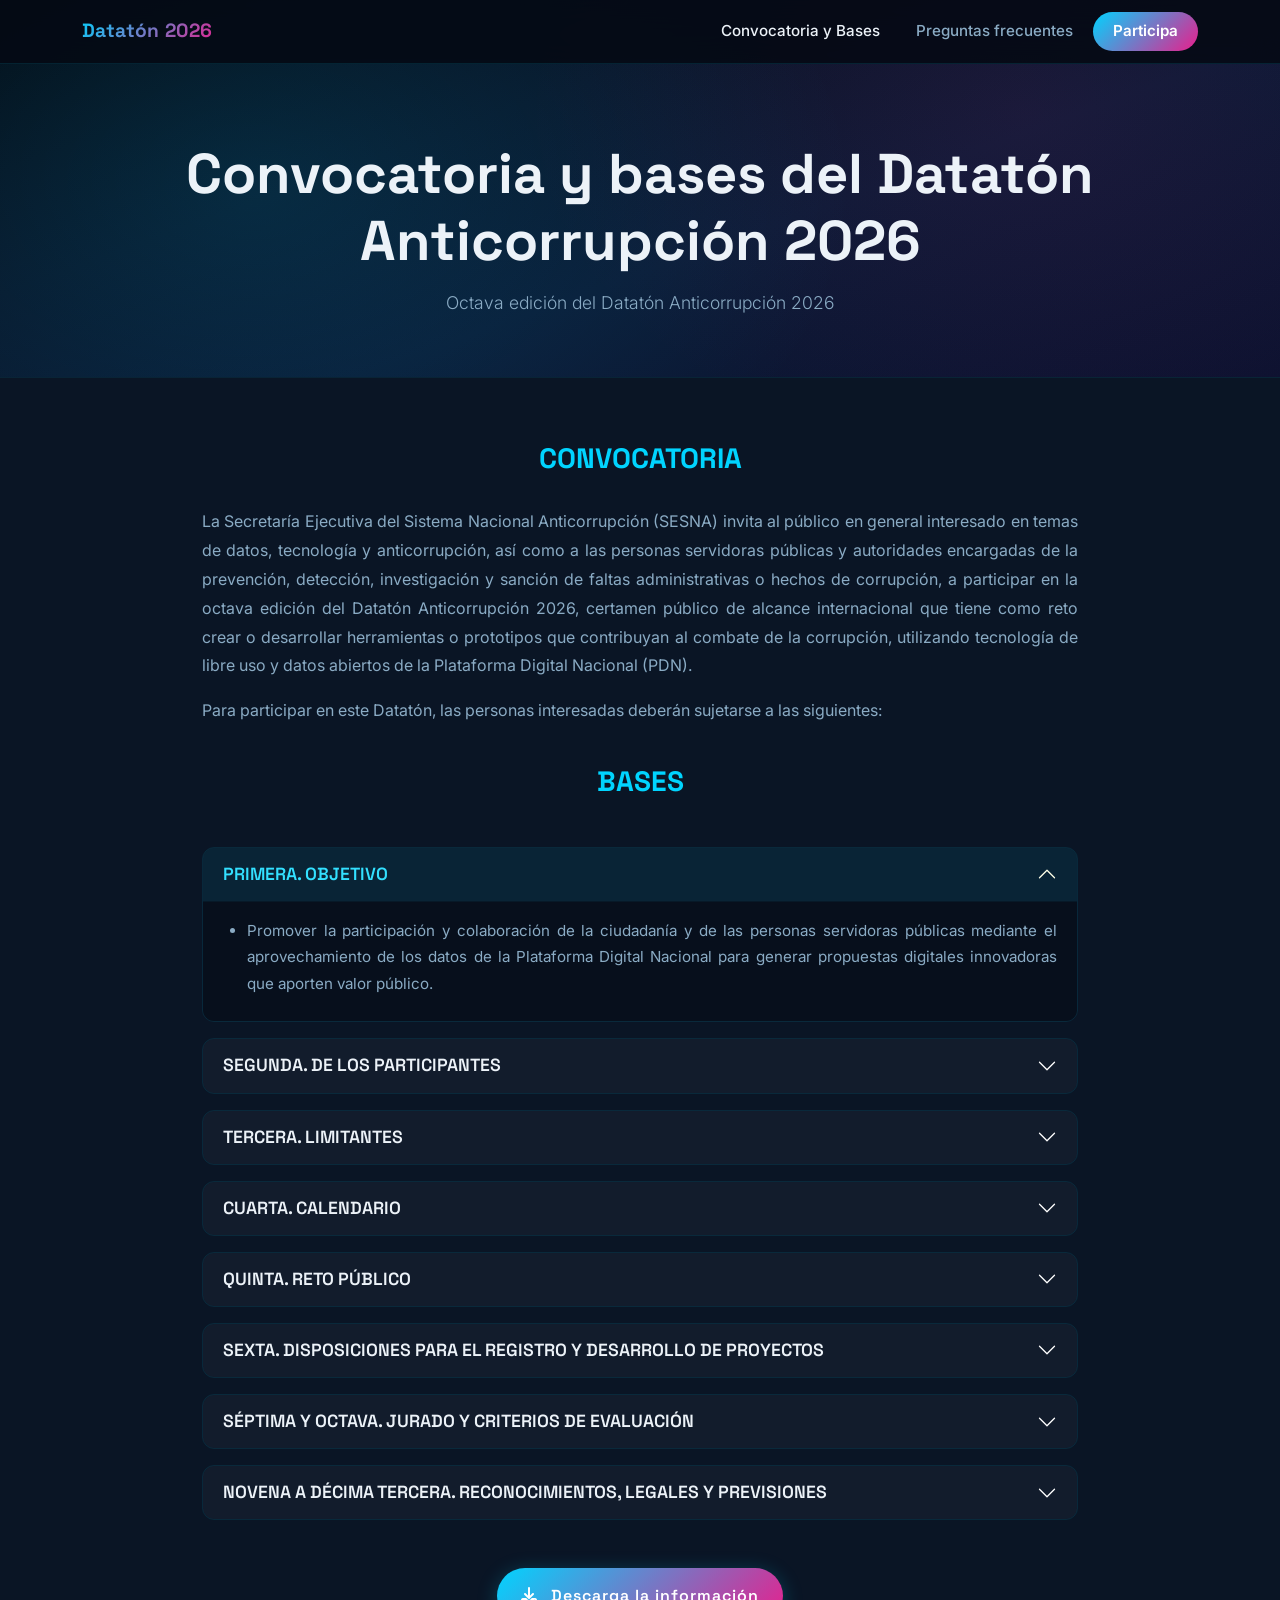
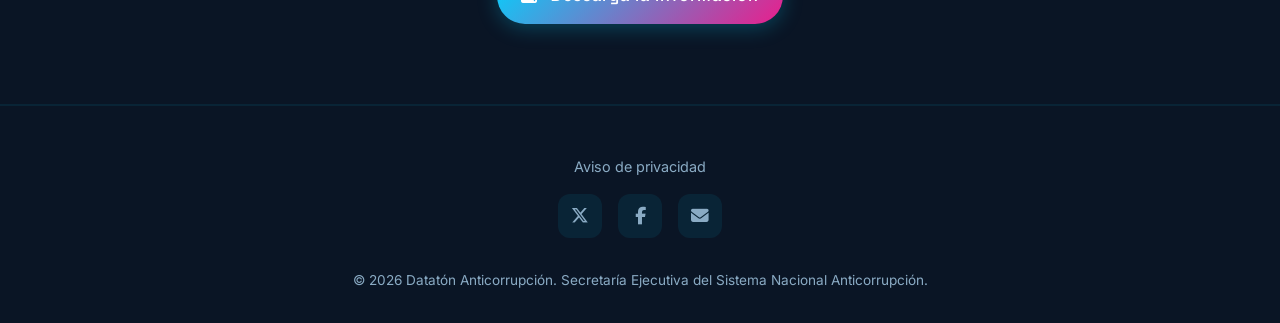
==== commit 37868f6f: "homologando el diseño" ====
--- a/bases/index.html
+++ b/bases/index.html
@@ -66,9 +66,9 @@
         <ul class="navbar-nav ms-auto align-items-center gap-1">
           <li class="nav-item"><a class="nav-link active" href="#" style="color: var(--text) !important;">Convocatoria y Bases</a></li>
           <li class="nav-item"><a class="nav-link" href="../dudas">Preguntas frecuentes</a></li>
-          <!-- <li class="nav-item">
-            <a class="nav-link btn-cta-nav" href="https://forms.gle/nimcpZLRFg9wvqJU7" target="_blank">Participa</a>
-          </li> -->
+          <li class="nav-item">
+            <a class="nav-link btn-cta-nav" href="https://forms.gle/nimcpZLRFg9wvqJU7" target="_blank" rel="noopener">Participa</a>
+          </li>
         </ul>
       </div>
     </div>
@@ -189,7 +189,7 @@
               <ul style="padding-left: 1.5rem;">
                 <li>Fecha límite para inscribirse en el formulario: 23 de octubre de 2026 a las 23:59 horas.</li>
                 <li>Publicación de la lista de los participantes y equipos que fueron recibidos y cumplen con las bases
-                  de la convocatoria: 19 de octubre de 2026.</li>
+                  de la convocatoria: 26 de octubre de 2026.</li>
                 <li>Entrega de productos finales en formulario: 13 de noviembre de 2026 a las 23:59.</li>
                 <li>Presentación de productos por parte de los equipos: 17 y 18 de noviembre de 2026.</li>
                 <li>Proceso de deliberación: 27 de noviembre de 2026.</li>
@@ -223,8 +223,7 @@
               <p>De manera obligatoria, todas las propuestas deberán atender el eje de confidencialidad y anonimato
                 durante todo el proceso de denuncia, mediante mecanismos que fortalezcan la protección de la identidad
                 de las personas denunciantes en las etapas de recepción, trámite y seguimiento de las denuncias.</p>
-              <p>De manera adicional y no excluyente, las propuestas podrán incorporar uno o varios de los siguientes
-                ejes:</p>
+              <p>Además, las propuestas podrán incorporar uno o varios de los siguientes ejes:</p>
               <ul style="padding-left: 1.5rem;">
                 <li>Accesibilidad e inclusión. Soluciones que faciliten el uso del sistema de denuncias para personas
                   con discapacidad, personas adultas mayores y usuarias con distintos niveles de experiencia en el uso
@@ -487,7 +486,7 @@
         <a href="https://drive.google.com/file/d/1-_331wTkEG78NMiU823_Bs0dGvA3r1p0/view?usp=sharing" target="_blank"
           rel="noopener" class="btn px-4 py-3"
           style="background: var(--gradient-primary); border: none; border-radius: 50px; font-weight: 600; font-family: 'Space Grotesk', sans-serif; letter-spacing: 1px; color: #fff; transition: all 0.3s ease; box-shadow: 0 4px 20px rgba(0, 212, 255, 0.25);">
-          <i class="fa-solid fa-download me-2"></i> Descargar información
+          <i class="fa-solid fa-download me-2"></i> Descarga la información
         </a>
       </div>
 
--- a/css/styles.css
+++ b/css/styles.css
@@ -83,7 +83,7 @@
   background: var(--gradient-primary);
   color: #fff !important;
   border: none;
-  border-radius: 8px;
+  border-radius: 60px;
   padding: 0.5rem 1.25rem !important;
   font-weight: 600;
   transition: transform 0.2s ease, box-shadow 0.3s ease;
@@ -140,6 +140,9 @@
   text-align: center;
   padding: 2rem;
   max-width: 900px;
+  display: flex;
+  flex-direction: column;
+  align-items: center;
 }
 
 /* Tag line */
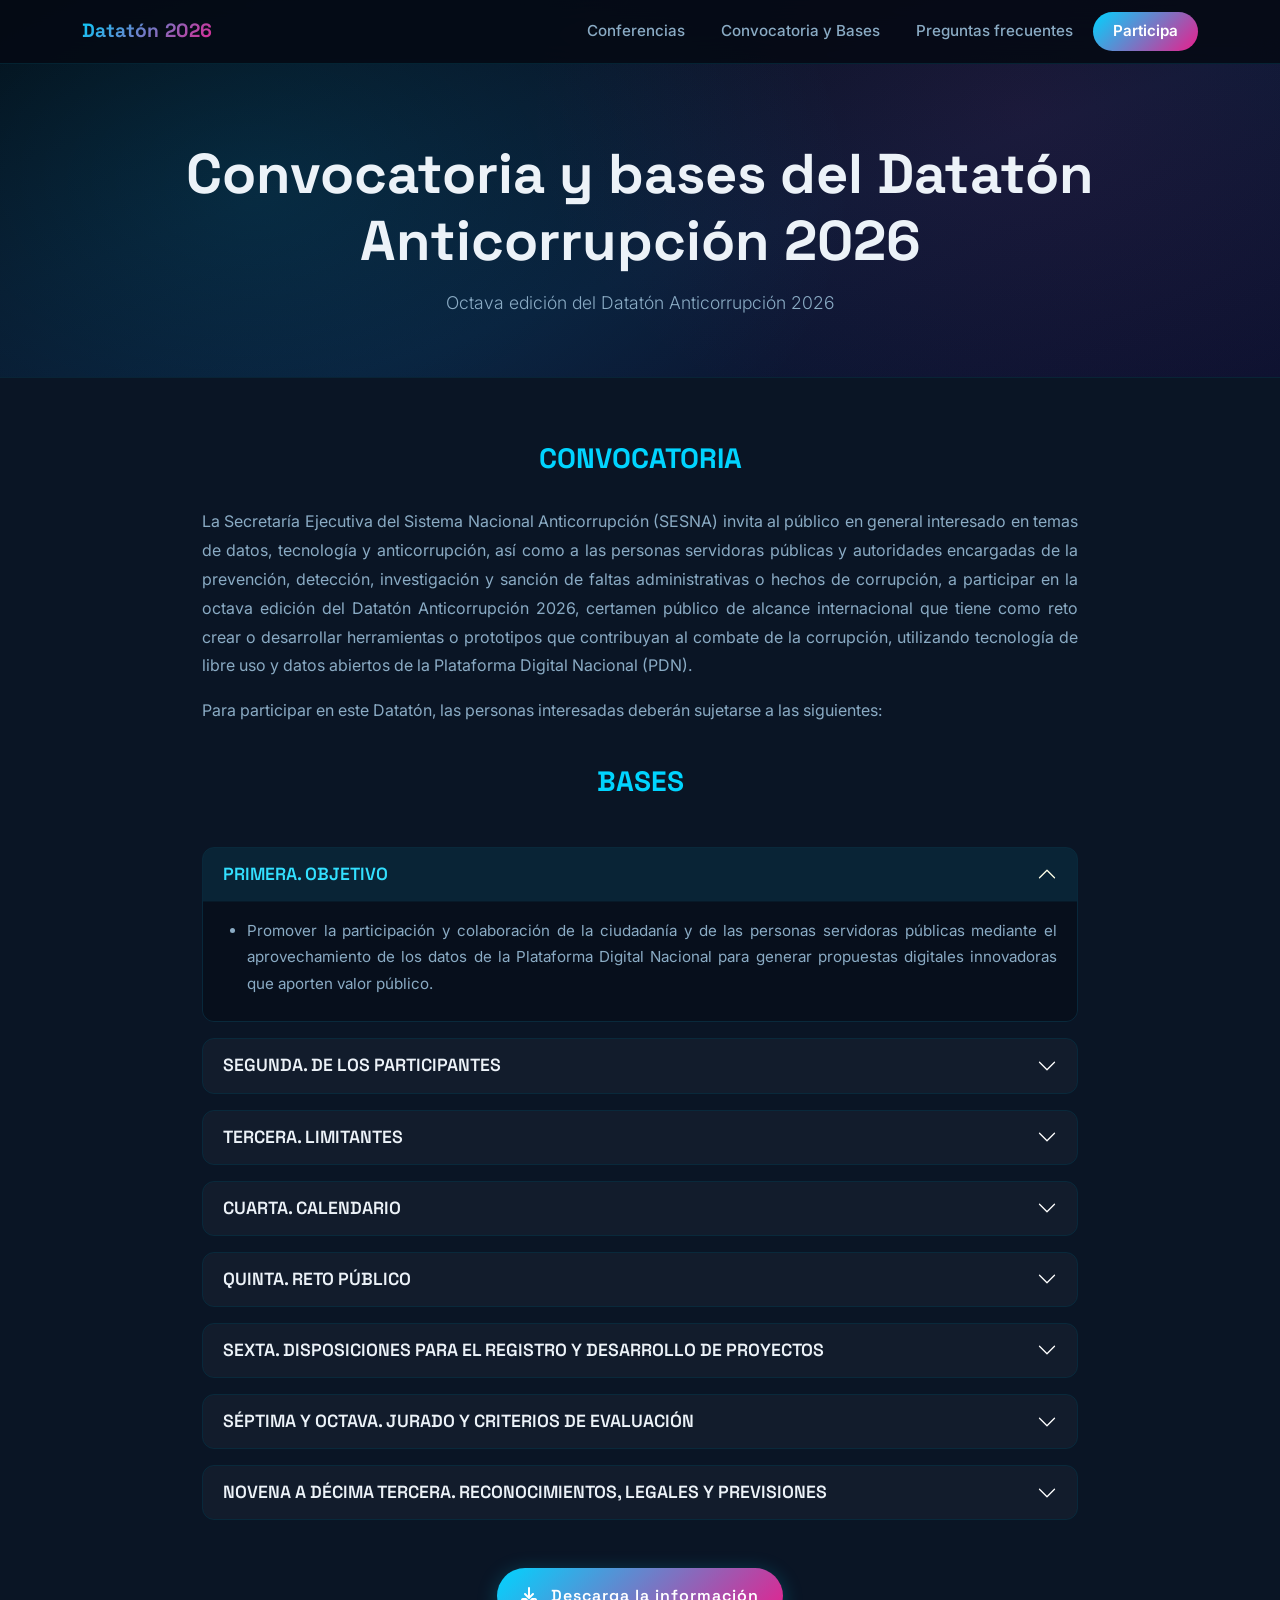
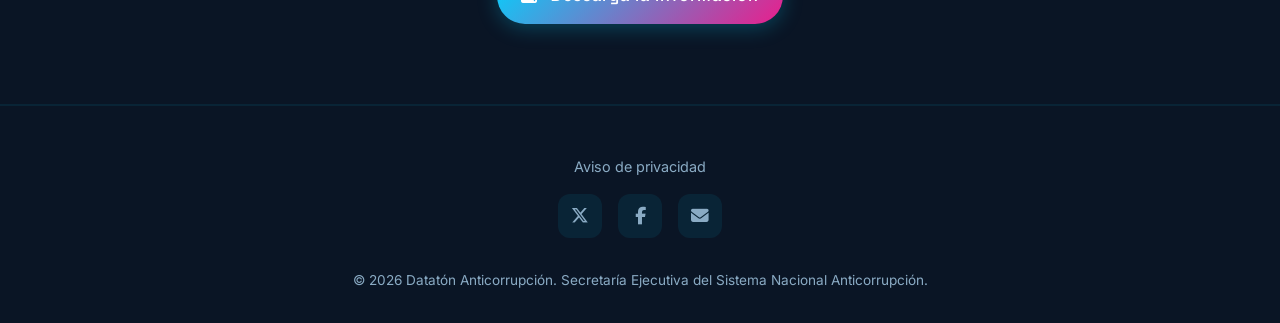
==== commit 58f26694: "link a conferencias en todos los navbar" ====
--- a/bases/index.html
+++ b/bases/index.html
@@ -64,7 +64,8 @@
       </button>
       <div class="collapse navbar-collapse" id="navigation">
         <ul class="navbar-nav ms-auto align-items-center gap-1">
-          <li class="nav-item"><a class="nav-link active" href="#" style="color: var(--text) !important;">Convocatoria y Bases</a></li>
+          <li class="nav-item"><a class="nav-link" href="../#conferencias">Conferencias</a></li>
+          <li class="nav-item"><a class="nav-link active" href="#">Convocatoria y Bases</a></li>
           <li class="nav-item"><a class="nav-link" href="../dudas">Preguntas frecuentes</a></li>
           <li class="nav-item">
             <a class="nav-link btn-cta-nav" href="https://forms.gle/nimcpZLRFg9wvqJU7" target="_blank" rel="noopener">Participa</a>
@@ -319,7 +320,7 @@
           <div id="collapseEvaluacion" class="accordion-collapse collapse" data-bs-parent="#basesAccordion">
             <div class="accordion-body">
               <p><strong>SÉPTIMA. JURADO</strong></p>
-              <p>El jurado estará conformado por nueve personas expertas de México y/o Paraguay, con diversas
+              <p>El jurado estará conformado por personas expertas de México y Paraguay, con diversas
                 trayectorias profesionales y perfiles académicos, provenientes de instituciones gubernamentales,
                 académicas y de la sociedad civil. Los nombres de las personas integrantes del Jurado se darán a conocer
                 mediante el Acta de dictamen.</p>
--- a/css/styles.css
+++ b/css/styles.css
@@ -479,6 +479,349 @@
   border-bottom: 1px solid rgba(0, 212, 255, 0.08);
 }
 
+/* ---- CONFERENCIAS SECTION ---- */
+#conferencias {
+  background: var(--bg-surface);
+  border-top: 1px solid rgba(0, 212, 255, 0.08);
+  border-bottom: 1px solid rgba(0, 212, 255, 0.08);
+  position: relative;
+  overflow: hidden;
+}
+#conferencias::before {
+  content: '';
+  position: absolute;
+  inset: 0;
+  background:
+    radial-gradient(ellipse 500px 400px at 15% 30%, rgba(0, 212, 255, 0.04), transparent),
+    radial-gradient(ellipse 400px 350px at 85% 70%, rgba(233, 30, 140, 0.03), transparent);
+  pointer-events: none;
+}
+
+/* Timeline container */
+.conf-timeline {
+  position: relative;
+  max-width: 800px;
+  margin: 0 auto;
+  padding-left: 2rem;
+}
+/* Vertical line */
+.conf-timeline::before {
+  content: '';
+  position: absolute;
+  left: 0;
+  top: 0;
+  bottom: 0;
+  width: 2px;
+  background: linear-gradient(180deg, var(--primary), var(--accent-violet) 50%, var(--accent-pink));
+  opacity: 0.4;
+  border-radius: 2px;
+}
+
+/* Conference card */
+.conf-card {
+  display: flex;
+  gap: 1.25rem;
+  position: relative;
+  margin-bottom: 1.5rem;
+  padding: 1.5rem;
+  border-radius: 16px;
+  background: rgba(255, 255, 255, 0.025);
+  border: 1px solid rgba(0, 212, 255, 0.1);
+  transition: border-color 0.3s ease, transform 0.3s ease, box-shadow 0.3s ease;
+}
+.conf-card:hover {
+  border-color: rgba(0, 212, 255, 0.25);
+  transform: translateY(-2px);
+  box-shadow: 0 8px 32px rgba(0, 212, 255, 0.08);
+}
+/* Timeline dot */
+.conf-card::before {
+  content: '';
+  position: absolute;
+  left: -2.3rem;
+  top: 1.8rem;
+  width: 10px;
+  height: 10px;
+  border-radius: 50%;
+  background: var(--primary);
+  box-shadow: 0 0 8px var(--primary), 0 0 16px rgba(0, 212, 255, 0.3);
+  z-index: 2;
+}
+
+/* Confirmed cards — glow border accent */
+.conf-confirmed {
+  border-color: rgba(0, 212, 255, 0.2);
+  background: rgba(0, 212, 255, 0.03);
+}
+.conf-confirmed::after {
+  content: '';
+  position: absolute;
+  inset: -1px;
+  border-radius: 17px;
+  background: linear-gradient(135deg, rgba(0, 212, 255, 0.12), transparent 40%, rgba(233, 30, 140, 0.08));
+  pointer-events: none;
+  z-index: -1;
+}
+
+/* Upcoming cards — muted */
+.conf-upcoming {
+  opacity: 0.65;
+}
+.conf-upcoming:hover {
+  opacity: 0.85;
+}
+.conf-upcoming::before {
+  background: var(--accent-violet);
+  box-shadow: 0 0 6px var(--accent-violet);
+}
+
+/* Date badge */
+.conf-date-badge {
+  flex-shrink: 0;
+  width: 60px;
+  height: 68px;
+  border-radius: 12px;
+  background: linear-gradient(135deg, rgba(0, 212, 255, 0.12), rgba(123, 47, 190, 0.12));
+  border: 1px solid rgba(0, 212, 255, 0.15);
+  display: flex;
+  flex-direction: column;
+  align-items: center;
+  justify-content: center;
+  gap: 0;
+}
+.conf-day {
+  font-family: 'Space Grotesk', sans-serif;
+  font-size: 1.5rem;
+  font-weight: 800;
+  line-height: 1.1;
+  background: var(--gradient-primary);
+  -webkit-background-clip: text;
+  -webkit-text-fill-color: transparent;
+  background-clip: text;
+}
+.conf-month {
+  font-family: 'Space Grotesk', sans-serif;
+  font-size: 0.7rem;
+  font-weight: 700;
+  letter-spacing: 0.15em;
+  text-transform: uppercase;
+  color: var(--text-muted);
+}
+
+/* Card body */
+.conf-body {
+  flex: 1;
+  min-width: 0;
+}
+
+/* Meta row */
+.conf-meta {
+  display: flex;
+  flex-wrap: wrap;
+  align-items: center;
+  gap: 0.6rem;
+  margin-bottom: 0.6rem;
+}
+
+/* Tags */
+.conf-tag {
+  display: inline-flex;
+  align-items: center;
+  gap: 0.35rem;
+  padding: 0.25rem 0.7rem;
+  border-radius: 20px;
+  font-size: 0.75rem;
+  font-weight: 600;
+  font-family: 'Space Grotesk', sans-serif;
+  letter-spacing: 0.04em;
+}
+.conf-tag-taller {
+  background: rgba(232, 168, 48, 0.12);
+  color: var(--accent-amber);
+  border: 1px solid rgba(232, 168, 48, 0.25);
+}
+.conf-tag-conferencia {
+  background: rgba(0, 212, 255, 0.08);
+  color: var(--primary-light);
+  border: 1px solid rgba(0, 212, 255, 0.2);
+}
+
+/* Time */
+.conf-time {
+  font-size: 0.8rem;
+  color: var(--text-muted);
+  display: inline-flex;
+  align-items: center;
+  gap: 0.35rem;
+}
+
+/* Próximamente badge */
+.conf-badge-soon {
+  display: inline-flex;
+  align-items: center;
+  gap: 0.35rem;
+  padding: 0.2rem 0.65rem;
+  border-radius: 20px;
+  font-size: 0.7rem;
+  font-weight: 600;
+  font-family: 'Space Grotesk', sans-serif;
+  letter-spacing: 0.06em;
+  color: var(--accent-pink-light);
+  background: rgba(233, 30, 140, 0.08);
+  border: 1px solid rgba(233, 30, 140, 0.2);
+  animation: confBadgePulse 2.5s ease-in-out infinite;
+}
+@keyframes confBadgePulse {
+  0%, 100% { opacity: 1; }
+  50%      { opacity: 0.55; }
+}
+
+/* Title */
+.conf-title {
+  font-size: 1.05rem;
+  font-weight: 700;
+  color: var(--text);
+  margin-bottom: 0.5rem;
+  line-height: 1.4;
+}
+
+/* Description */
+.conf-desc {
+  font-size: 0.88rem;
+  color: var(--text-muted);
+  line-height: 1.7;
+  margin-bottom: 0.75rem;
+}
+
+/* YouTube button */
+.conf-actions {
+  margin-top: 0.25rem;
+}
+.btn-conf-youtube {
+  display: inline-flex;
+  align-items: center;
+  gap: 0.5rem;
+  padding: 0.45rem 1.1rem;
+  border-radius: 50px;
+  font-family: 'Space Grotesk', sans-serif;
+  font-size: 0.82rem;
+  font-weight: 600;
+  color: #fff;
+  background: linear-gradient(135deg, #c4302b 0%, #ff0000 100%);
+  text-decoration: none;
+  transition: transform 0.2s ease, box-shadow 0.3s ease;
+  box-shadow: 0 2px 12px rgba(255, 0, 0, 0.2);
+}
+.btn-conf-youtube:hover {
+  transform: translateY(-1px);
+  box-shadow: 0 4px 20px rgba(255, 0, 0, 0.35);
+  color: #fff;
+}
+.btn-conf-youtube-soon {
+  background: linear-gradient(135deg, rgba(196, 48, 43, 0.4), rgba(255, 0, 0, 0.4));
+  box-shadow: none;
+  pointer-events: none;
+  opacity: 0.7;
+}
+
+/* ---- Ponentes ---- */
+.conf-speakers {
+  display: flex;
+  flex-wrap: wrap;
+  gap: 1rem;
+  margin-top: 0.75rem;
+  padding-top: 0.75rem;
+  border-top: 1px solid rgba(0, 212, 255, 0.08);
+}
+.conf-speaker {
+  display: flex;
+  align-items: center;
+  gap: 0.6rem;
+}
+.conf-speaker-avatar {
+  width: 38px;
+  height: 38px;
+  border-radius: 50%;
+  flex-shrink: 0;
+  display: flex;
+  align-items: center;
+  justify-content: center;
+  font-family: 'Space Grotesk', sans-serif;
+  font-weight: 700;
+  font-size: 0.8rem;
+  color: #fff;
+  background: linear-gradient(135deg, var(--primary-deep), var(--accent-violet));
+  border: 2px solid rgba(0, 212, 255, 0.2);
+  overflow: hidden;
+  position: relative;
+}
+.conf-speaker-avatar img {
+  width: 100%;
+  height: 100%;
+  object-fit: cover;
+  border-radius: 50%;
+}
+/* Color variants for visual distinction (up to 5) */
+.conf-speaker:nth-child(2) .conf-speaker-avatar { background: linear-gradient(135deg, var(--accent-pink), var(--accent-violet)); }
+.conf-speaker:nth-child(3) .conf-speaker-avatar { background: linear-gradient(135deg, var(--accent-cyan), var(--primary-deep)); }
+.conf-speaker:nth-child(4) .conf-speaker-avatar { background: linear-gradient(135deg, var(--accent-violet), var(--accent-pink)); }
+.conf-speaker:nth-child(5) .conf-speaker-avatar { background: linear-gradient(135deg, var(--accent-amber), var(--accent-pink)); }
+
+.conf-speaker-info {
+  display: flex;
+  flex-direction: column;
+  min-width: 0;
+}
+.conf-speaker-name {
+  font-family: 'Space Grotesk', sans-serif;
+  font-size: 0.8rem;
+  font-weight: 600;
+  color: var(--text);
+  line-height: 1.2;
+  white-space: nowrap;
+  overflow: hidden;
+  text-overflow: ellipsis;
+}
+.conf-speaker-role {
+  font-size: 0.7rem;
+  color: var(--text-muted);
+  line-height: 1.3;
+  white-space: nowrap;
+  overflow: hidden;
+  text-overflow: ellipsis;
+}
+.conf-speakers-tbd {
+  font-size: 0.78rem;
+  color: var(--text-muted);
+  font-style: italic;
+  padding: 0.25rem 0;
+}
+
+/* Responsive */
+@media (max-width: 768px) {
+  .conf-timeline {
+    padding-left: 1.5rem;
+  }
+  .conf-card {
+    flex-direction: column;
+    gap: 0.75rem;
+    padding: 1.25rem;
+  }
+  .conf-date-badge {
+    width: 50px;
+    height: 56px;
+  }
+  .conf-day {
+    font-size: 1.25rem;
+  }
+  .conf-card::before {
+    left: -1.7rem;
+    top: 1.5rem;
+    width: 8px;
+    height: 8px;
+  }
+}
+
 /* ---- ORGANIZADORES / SPONSOR CARDS ---- */
 #organizadores {
   background: var(--bg-dark);
